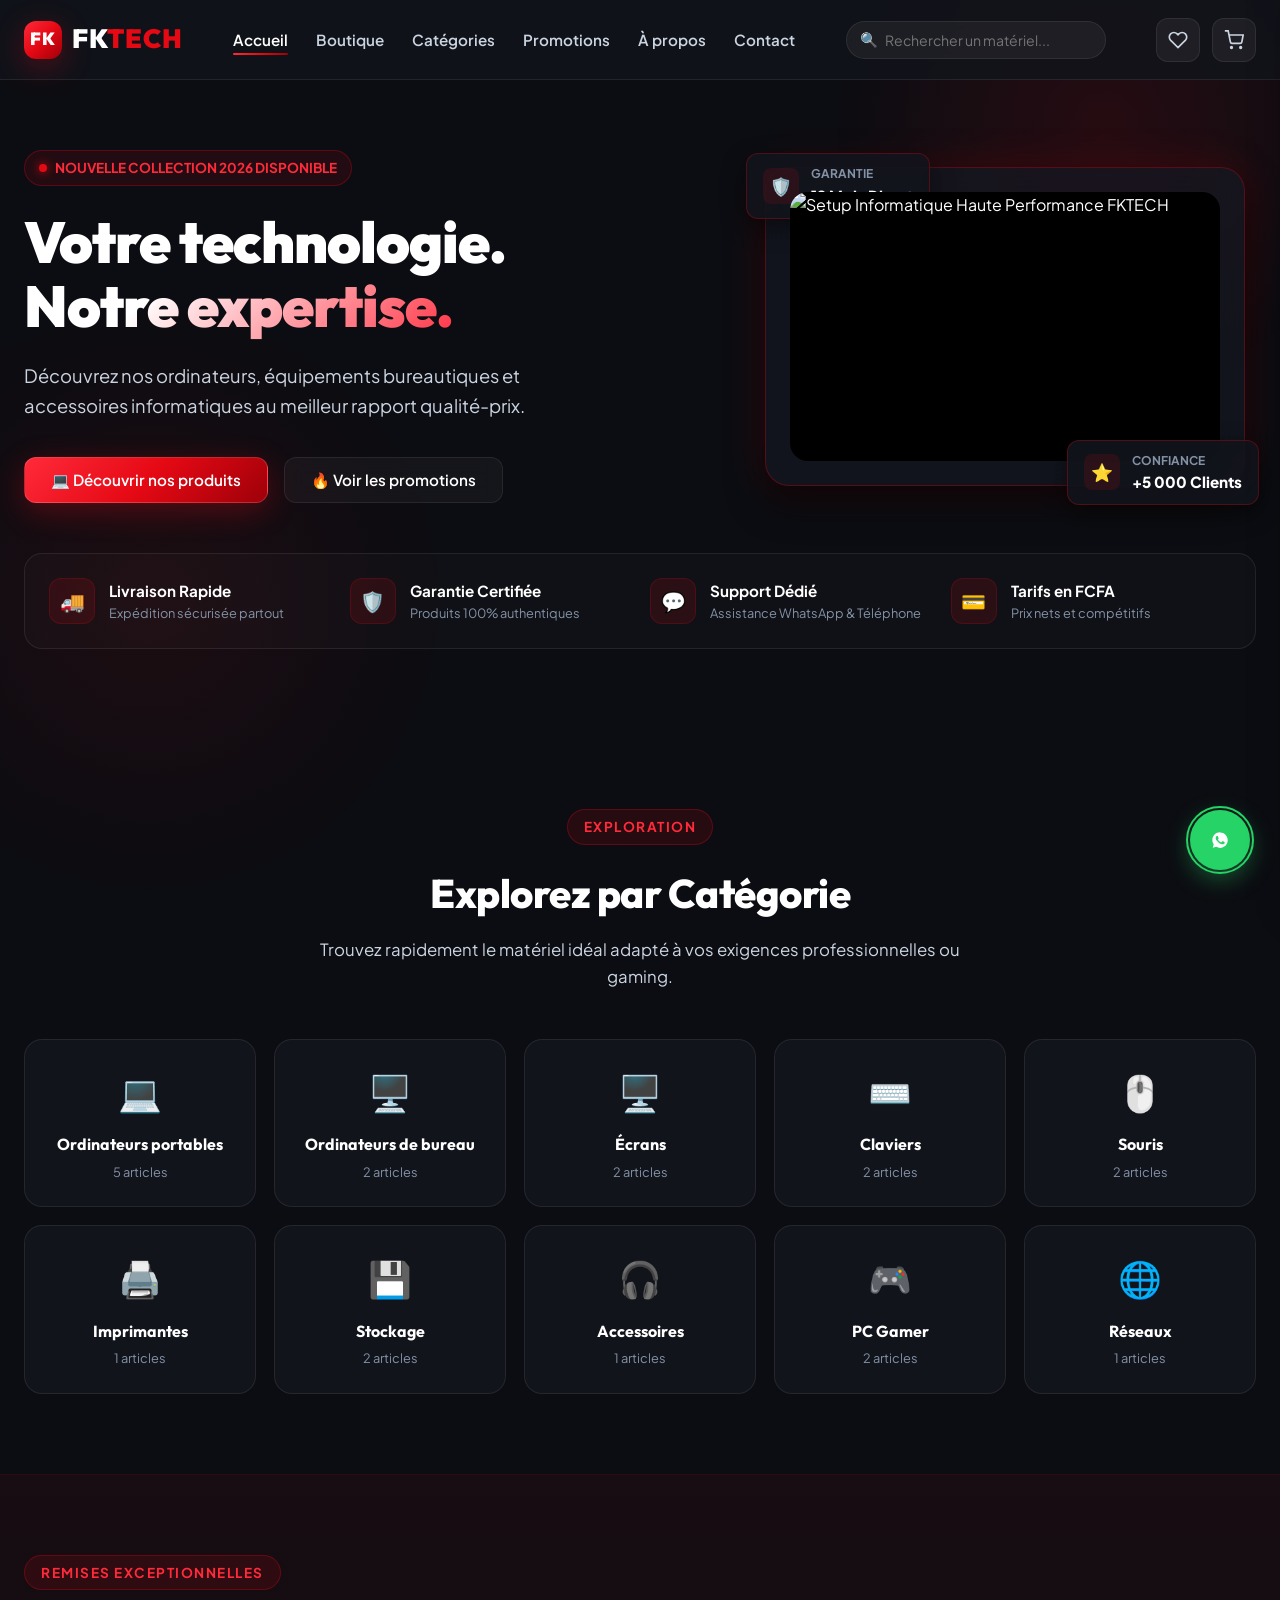
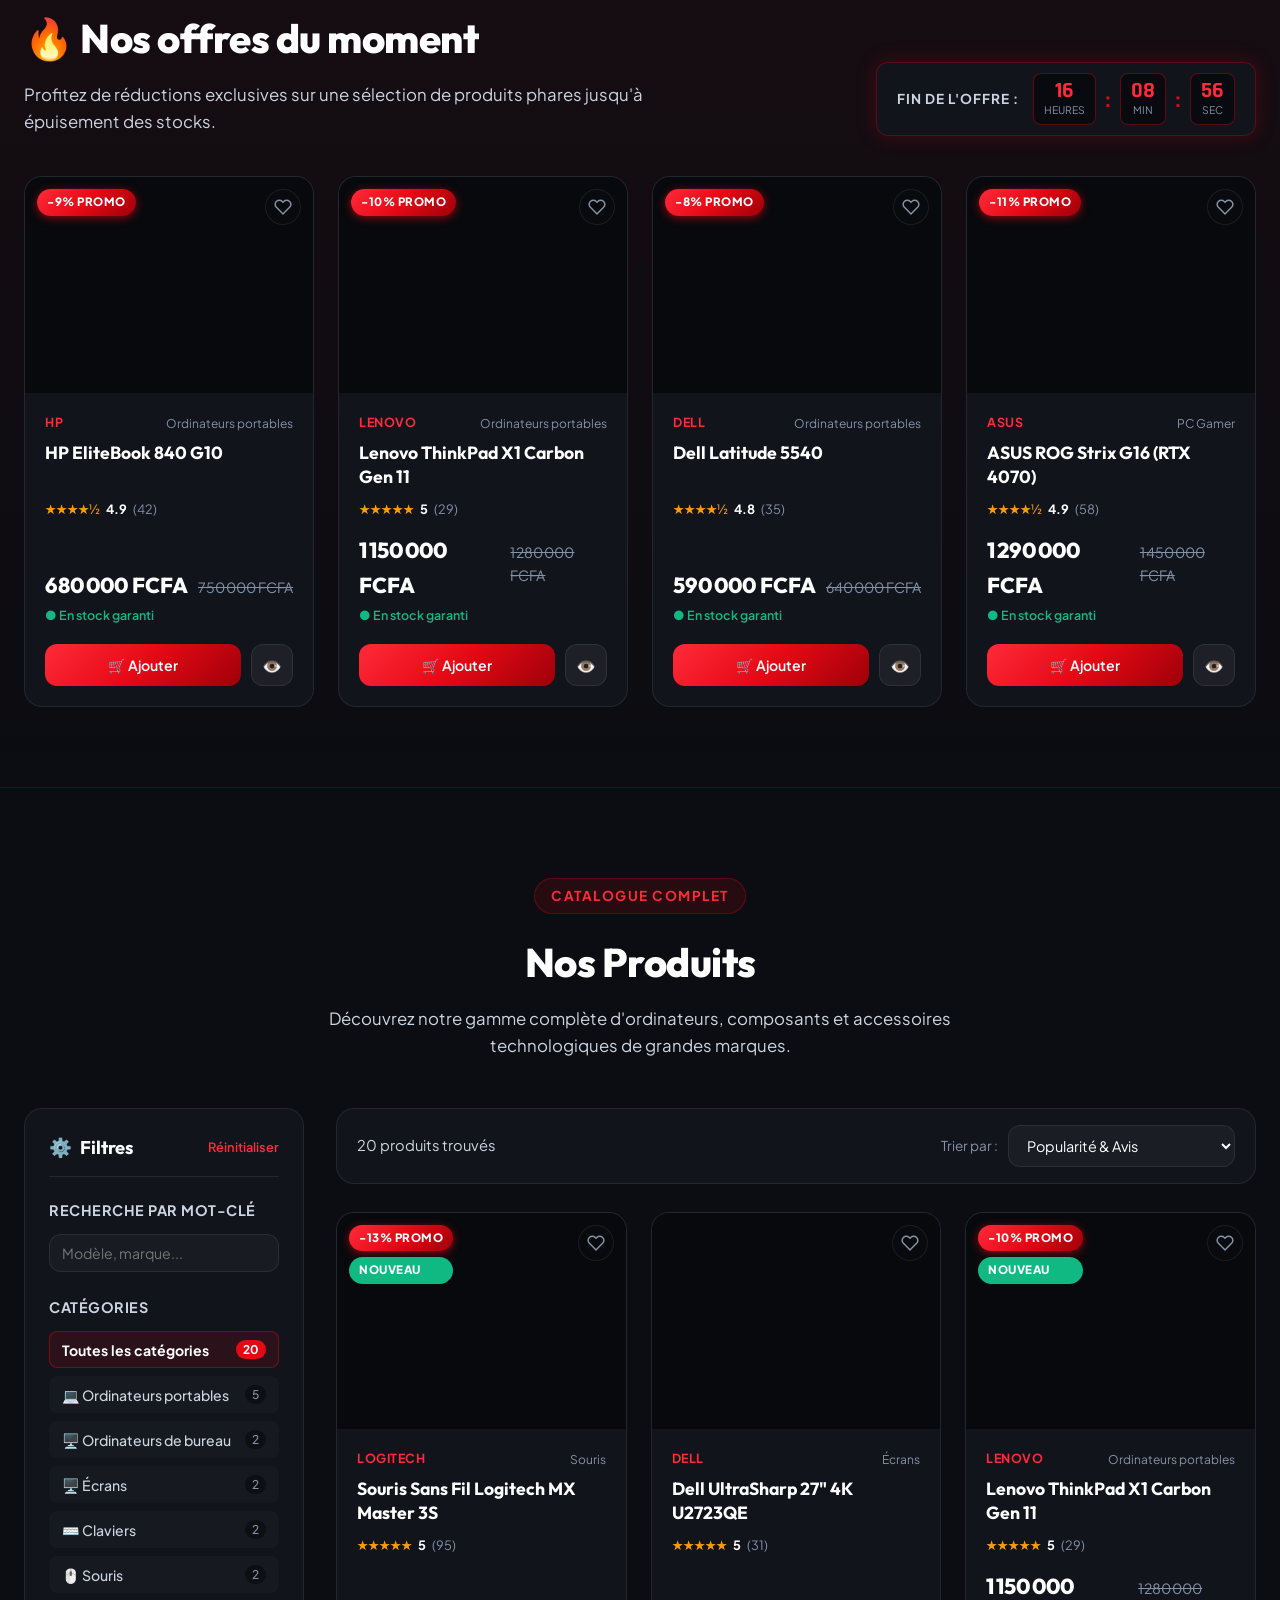
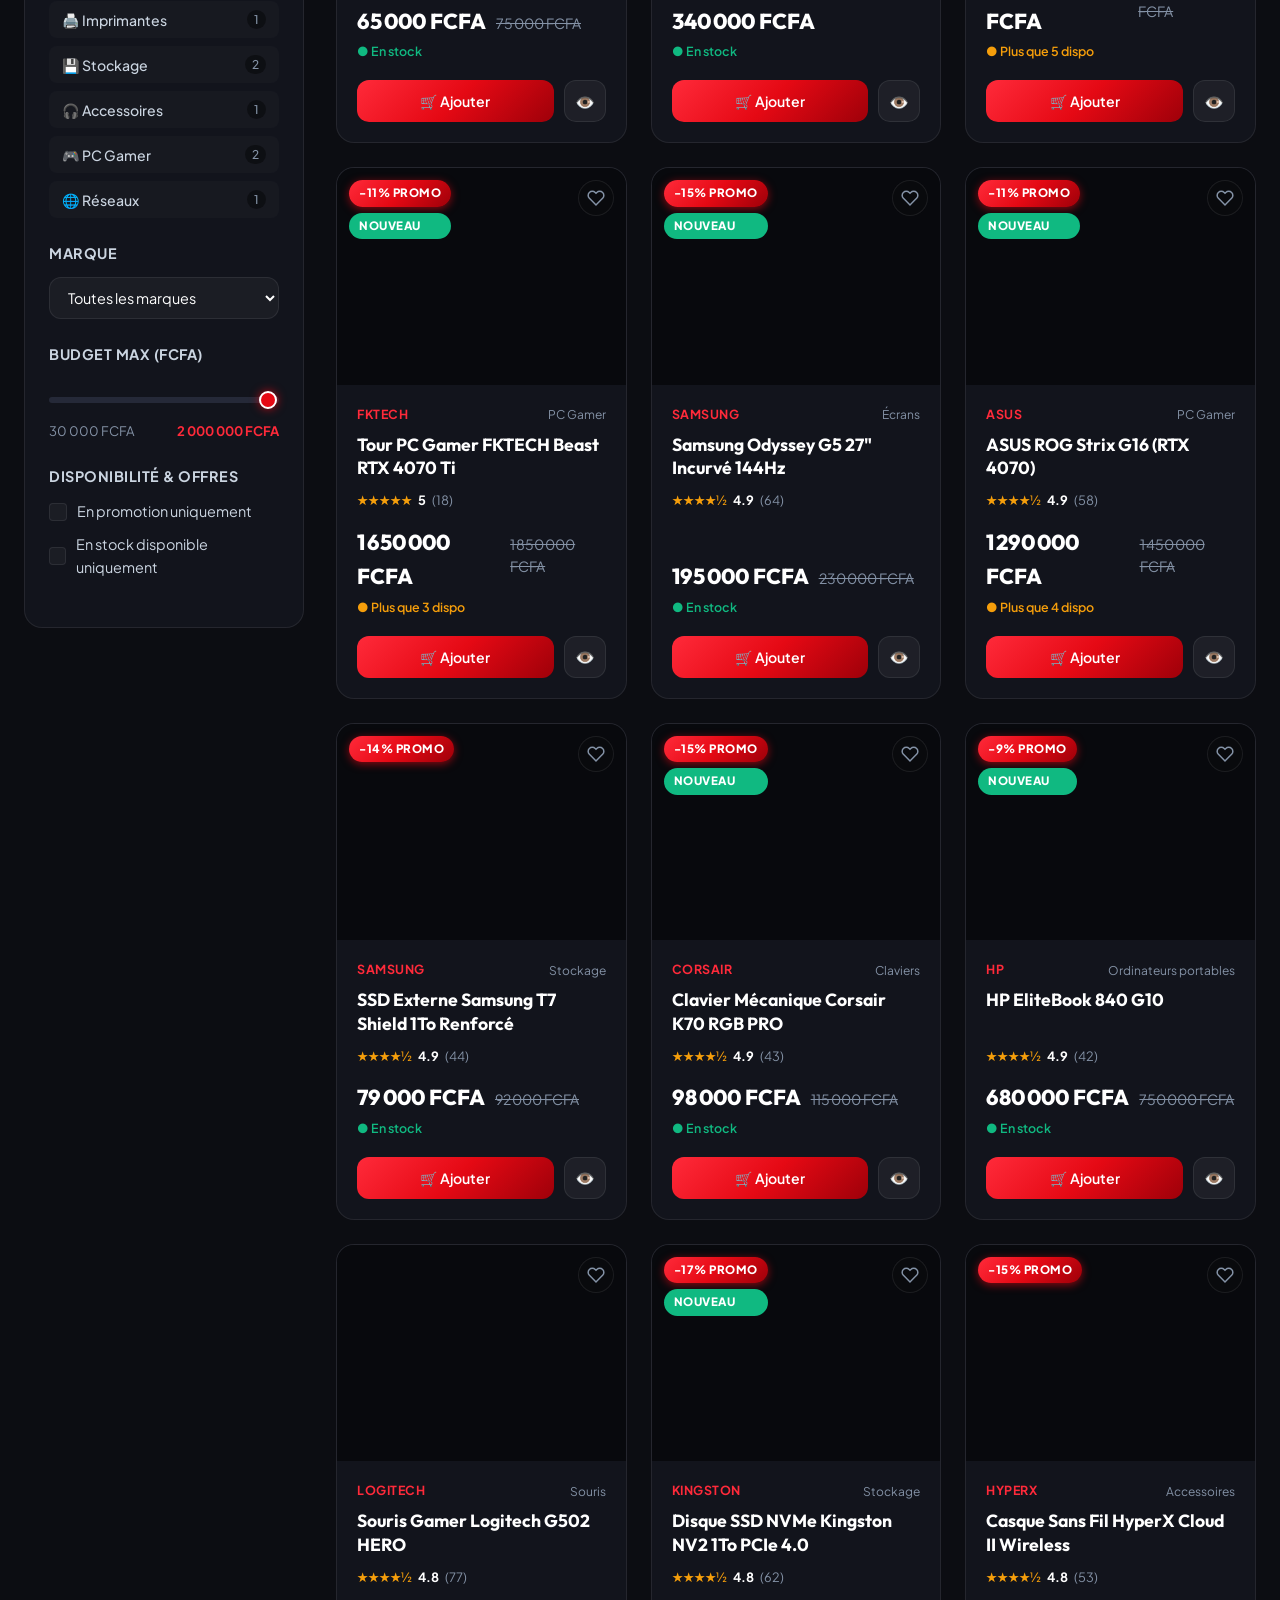
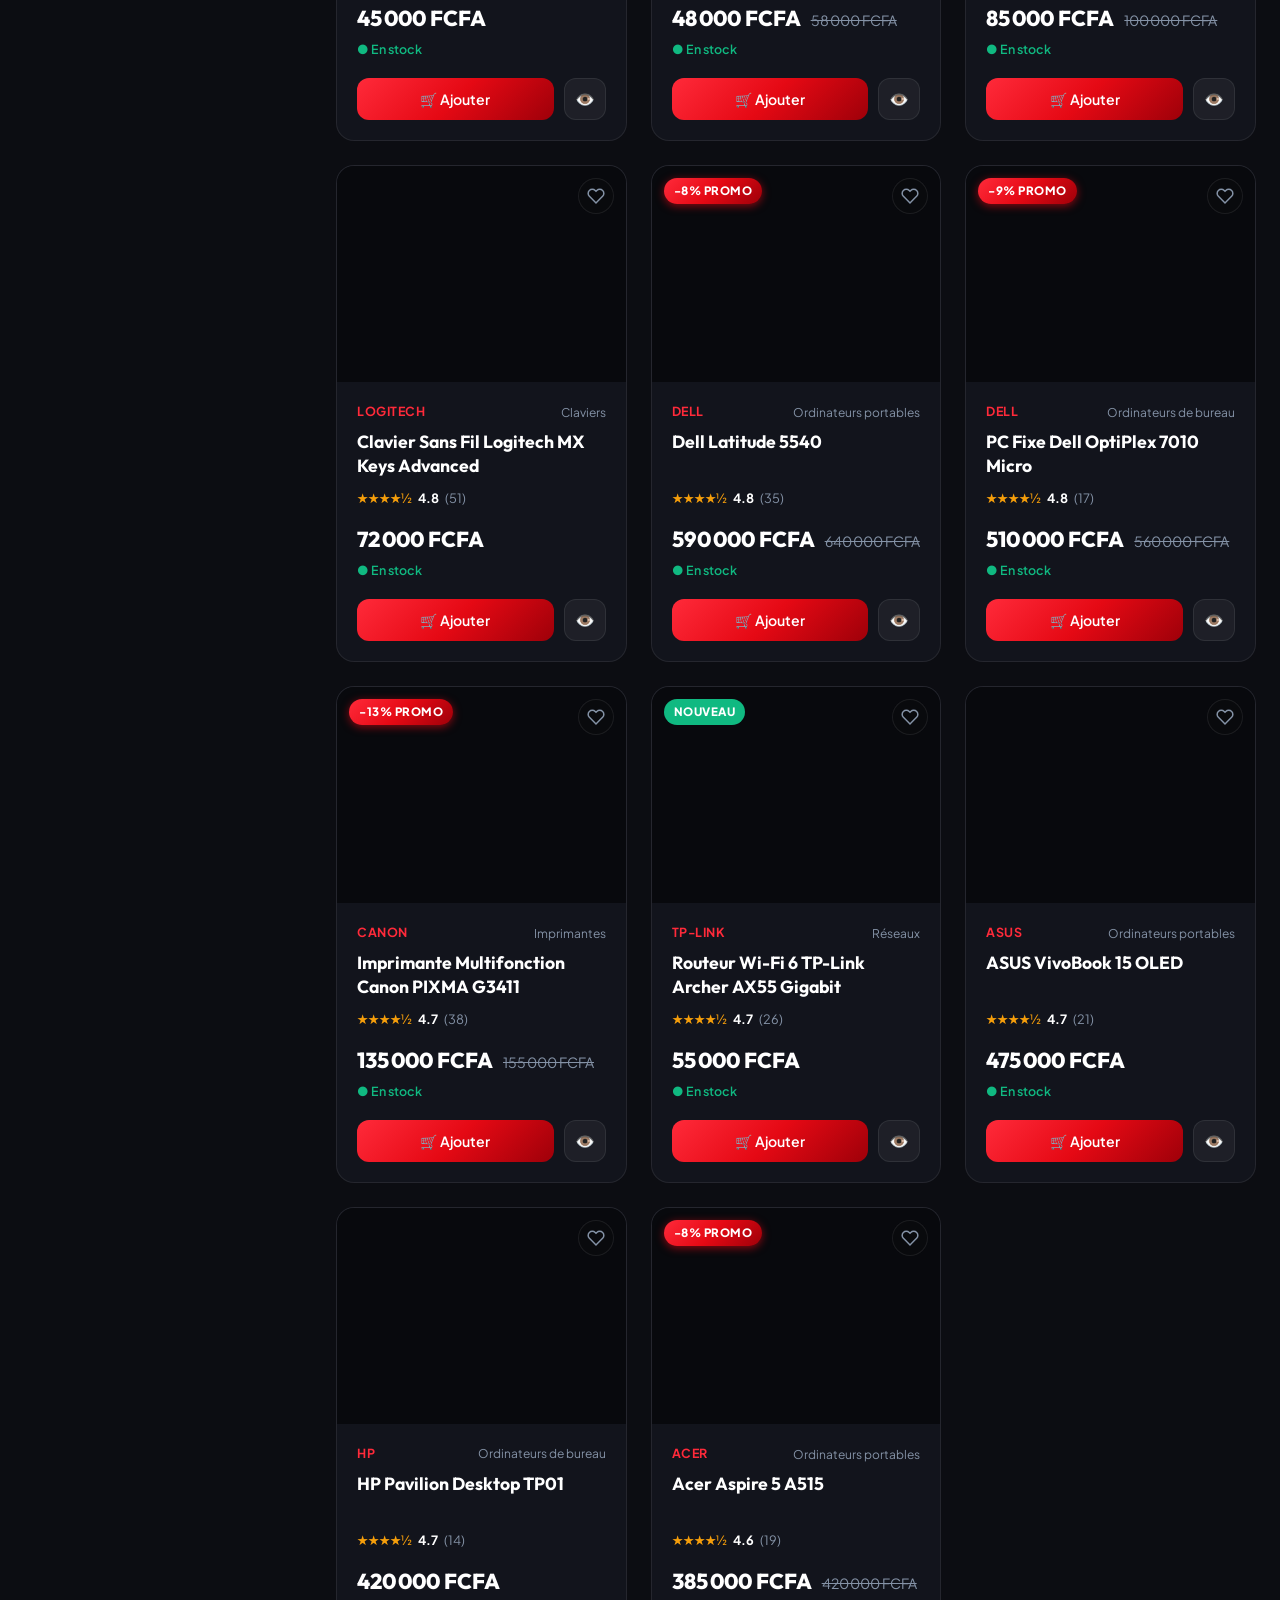
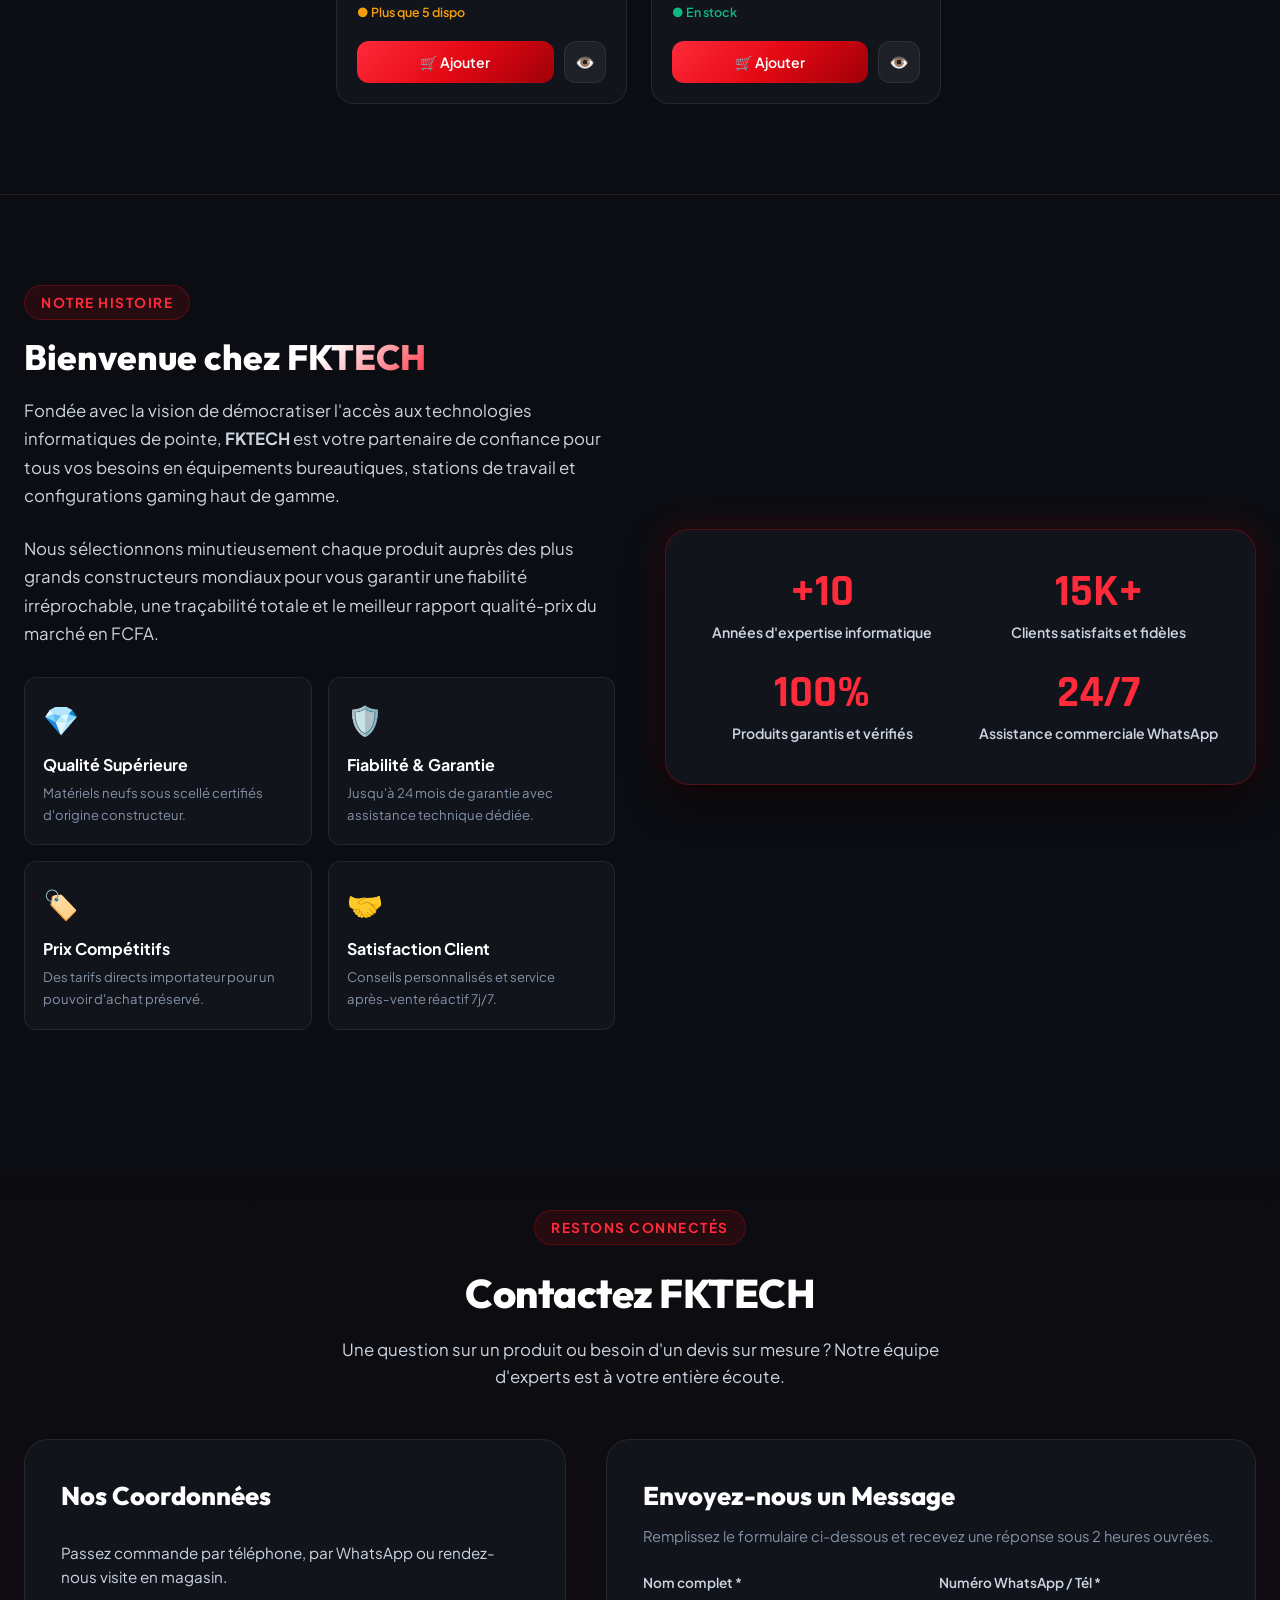
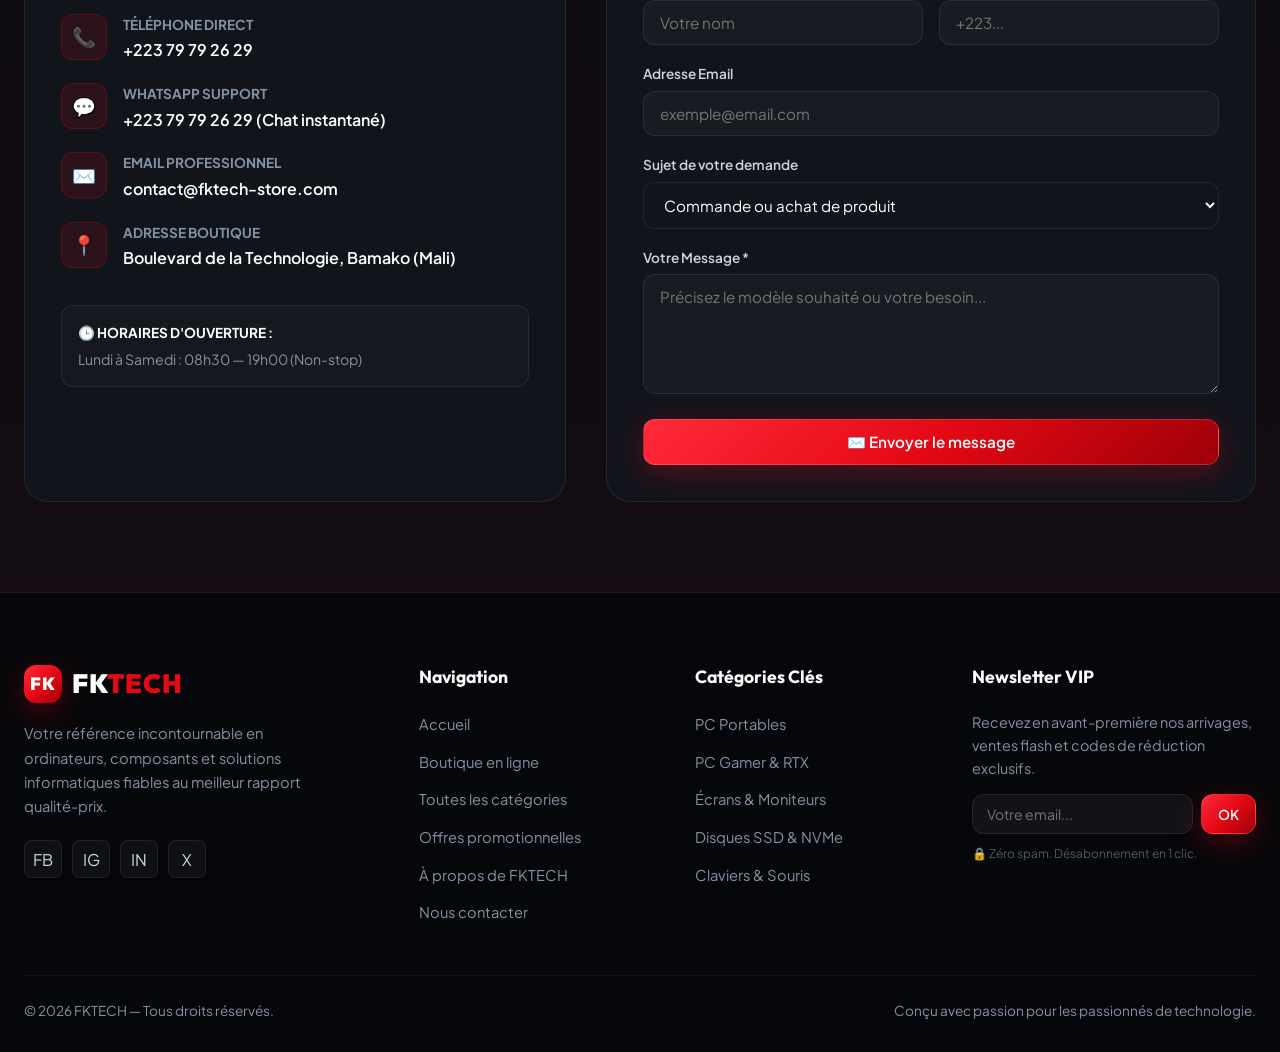
==== index.html @ 6e4f33cb "version1" ====
<!DOCTYPE html>
<html lang="fr">
<head>
  <meta charset="UTF-8">
  <meta name="viewport" content="width=device-width, initial-scale=1.0">
  
  <!-- Optimisation SEO & Métadonnées -->
  <title>FKTECH — Matériels & Accessoires Informatiques Haut de Gamme</title>
  <meta name="description" content="FKTECH : Votre spécialiste de confiance en ordinateurs portables, PC de bureau, composants informatiques, écrans et accessoires au meilleur rapport qualité-prix en FCFA.">
  <meta name="keywords" content="FKTECH, informatique, ordinateurs portables, PC gamer, écrans, HP, Dell, Lenovo, Asus, Logitech, FCFA">
  <meta name="author" content="FKTECH">

  <!-- Polices Google Fonts Modernes (Plus Jakarta Sans, Outfit, Rajdhani) -->
  <link rel="preconnect" href="https://fonts.googleapis.com">
  <link rel="preconnect" href="https://fonts.gstatic.com" crossorigin>
  <link href="https://fonts.googleapis.com/css2?family=Outfit:wght@400;600;700;800;900&family=Plus+Jakarta+Sans:wght@300;400;500;600;700;800&family=Rajdhani:wght@600;700;800&display=swap" rel="stylesheet">

  <!-- Feuilles de Style CSS -->
  <link rel="stylesheet" href="style.css">
</head>
<body>

  <!-- ========================================================================
       1. EN-TÊTE & NAVIGATION PRINCIPALE (HEADER)
       ======================================================================== -->
  <header class="header" id="header">
    <div class="container header-inner">
      
      <!-- Logo FKTECH -->
      <a href="#hero" class="logo">
        <div class="logo-symbol">FK</div>
        <div class="logo-text">FK<span>TECH</span></div>
      </a>

      <!-- Menu de Navigation Desktop -->
      <nav>
        <ul class="nav-menu">
          <li><a href="#hero" class="nav-link active">Accueil</a></li>
          <li><a href="#shop" class="nav-link">Boutique</a></li>
          <li><a href="#categories" class="nav-link">Catégories</a></li>
          <li><a href="#promotions" class="nav-link">Promotions</a></li>
          <li><a href="#about" class="nav-link">À propos</a></li>
          <li><a href="#contact" class="nav-link">Contact</a></li>
        </ul>
      </nav>

      <!-- Barre de Recherche Live dans le Header -->
      <div class="header-search">
        <span class="search-icon">🔍</span>
        <input type="text" id="header-search-input" placeholder="Rechercher un matériel..." aria-label="Recherche">
      </div>

      <!-- Actions Rapides (Favoris & Panier) -->
      <div class="header-actions">
        <!-- Bouton Favoris -->
        <button class="btn-icon" onclick="scrollToSection('shop'); filterByCategory('all');" title="Favoris enregistrés" aria-label="Favoris">
          <svg width="20" height="20" viewBox="0 0 24 24" fill="none" stroke="currentColor" stroke-width="2">
            <path d="M20.84 4.61a5.5 5.5 0 0 0-7.78 0L12 5.67l-1.06-1.06a5.5 5.5 0 0 0-7.78 7.78l1.06 1.06L12 21.23l7.78-7.78 1.06-1.06a5.5 5.5 0 0 0 0-7.78z"></path>
          </svg>
          <span class="counter-badge" id="wishlist-count" style="display:none;">0</span>
        </button>

        <!-- Bouton Panier interactif -->
        <button class="btn-icon" onclick="openCartDrawer()" title="Ouvrir le panier" aria-label="Panier">
          <svg width="20" height="20" viewBox="0 0 24 24" fill="none" stroke="currentColor" stroke-width="2">
            <circle cx="9" cy="21" r="1"></circle>
            <circle cx="20" cy="21" r="1"></circle>
            <path d="M1 1h4l2.68 13.39a2 2 0 0 0 2 1.61h9.72a2 2 0 0 0 2-1.61L23 6H6"></path>
          </svg>
          <span class="counter-badge" id="cart-count" style="display:none;">0</span>
        </button>

        <!-- Bouton Menu Hamburger pour Mobile -->
        <button class="hamburger-btn" id="hamburger-btn" aria-label="Menu Mobile">
          <span></span>
          <span></span>
          <span></span>
        </button>
      </div>

    </div>
  </header>

  <!-- Menu Mobile Déroulant (Drawer Mobile) -->
  <div class="mobile-nav" id="mobile-nav">
    <div style="margin-bottom: 24px;">
      <div class="logo">
        <div class="logo-symbol">FK</div>
        <div class="logo-text">FK<span>TECH</span></div>
      </div>
      <p style="color:var(--text-muted); font-size:0.82rem; margin-top:6px;">Boutique High-Tech & Informatique</p>
    </div>

    <ul class="mobile-nav-list">
      <li><a href="#hero" class="mobile-nav-link">Accueil <span>→</span></a></li>
      <li><a href="#shop" class="mobile-nav-link">Boutique <span>→</span></a></li>
      <li><a href="#categories" class="mobile-nav-link">Catégories <span>→</span></a></li>
      <li><a href="#promotions" class="mobile-nav-link">Promotions 🔥 <span>→</span></a></li>
      <li><a href="#about" class="mobile-nav-link">À propos <span>→</span></a></li>
      <li><a href="#contact" class="mobile-nav-link">Contact <span>→</span></a></li>
    </ul>

    <div style="margin-top:auto;">
      <button class="btn btn-primary" style="width:100%;" onclick="openCartDrawer()">
        🛒 Voir mon panier
      </button>
    </div>
  </div>

  <main>
    <!-- ======================================================================
         2. SECTION HÉRO (VITRINE PRINCIPALE)
         ====================================================================== -->
    <section class="hero" id="hero">
      <div class="container">
        <div class="hero-grid">
          
          <!-- Contenu Textuel Héro -->
          <div class="hero-content">
            <div class="hero-tag">
              <span class="pulse-dot"></span>
              NOUVELLE COLLECTION 2026 DISPONIBLE
            </div>
            <h1 class="hero-title">
              Votre technologie.<br>
              <span class="gradient-text">Notre expertise.</span>
            </h1>
            <p class="hero-description">
              Découvrez nos ordinateurs, équipements bureautiques et accessoires informatiques au meilleur rapport qualité-prix.
            </p>
            <div class="hero-buttons">
              <button class="btn btn-primary" onclick="scrollToSection('shop')">
                💻 Découvrir nos produits
              </button>
              <button class="btn btn-outline" onclick="scrollToSection('promotions')">
                🔥 Voir les promotions
              </button>
            </div>
          </div>

          <!-- Visuel Héro Interactif avec Badges Flottants -->
          <div class="hero-visual">
            <div class="hero-visual-card">
              
              <!-- Badge Flottant Garantie -->
              <div class="floating-badge badge-top-left">
                <div class="badge-icon">🛡️</div>
                <div>
                  <div class="badge-label">Garantie</div>
                  <div class="badge-value">12 Mois Direct</div>
                </div>
              </div>

              <!-- Image Principale Héro -->
              <div class="hero-img-wrapper">
                <img src="https://images.unsplash.com/photo-1550745165-9bc0b252726f?auto=format&fit=crop&w=800&q=80" 
                     alt="Setup Informatique Haute Performance FKTECH" 
                     loading="eager">
              </div>

              <!-- Badge Flottant Clients Satisfaits -->
              <div class="floating-badge badge-bottom-right">
                <div class="badge-icon">⭐</div>
                <div>
                  <div class="badge-label">Confiance</div>
                  <div class="badge-value">+5 000 Clients</div>
                </div>
              </div>

            </div>
          </div>

        </div>

        <!-- Bandeau de Réassurance / Avantages Clients -->
        <div class="trust-bar">
          <div class="trust-item">
            <div class="trust-icon">🚚</div>
            <div class="trust-text">
              <h4>Livraison Rapide</h4>
              <p>Expédition sécurisée partout</p>
            </div>
          </div>
          <div class="trust-item">
            <div class="trust-icon">🛡️</div>
            <div class="trust-text">
              <h4>Garantie Certifiée</h4>
              <p>Produits 100% authentiques</p>
            </div>
          </div>
          <div class="trust-item">
            <div class="trust-icon">💬</div>
            <div class="trust-text">
              <h4>Support Dédié</h4>
              <p>Assistance WhatsApp & Téléphone</p>
            </div>
          </div>
          <div class="trust-item">
            <div class="trust-icon">💳</div>
            <div class="trust-text">
              <h4>Tarifs en FCFA</h4>
              <p>Prix nets et compétitifs</p>
            </div>
          </div>
        </div>

      </div>
    </section>

    <!-- ======================================================================
         3. SECTION CATÉGORIES (10 CATÉGORIES DEMANDÉES)
         ====================================================================== -->
    <section class="categories-section" id="categories">
      <div class="container">
        
        <div class="section-header">
          <span class="section-badge">Exploration</span>
          <h2 class="section-title">Explorez par Catégorie</h2>
          <p class="section-subtitle">Trouvez rapidement le matériel idéal adapté à vos exigences professionnelles ou gaming.</p>
        </div>

        <!-- Grille des Catégories générée dynamiquement -->
        <div class="categories-grid" id="categories-grid">
          <!-- Injecté par script.js -->
        </div>

      </div>
    </section>

    <!-- ======================================================================
         4. SECTION PROMOTIONS (« 🔥 Nos offres du moment »)
         ====================================================================== -->
    <section class="promo-section" id="promotions">
      <div class="container">
        
        <div class="promo-header-flex">
          <div>
            <span class="section-badge">Remises Exceptionnelles</span>
            <h2 class="section-title">🔥 Nos offres du moment</h2>
            <p class="section-subtitle">Profitez de réductions exclusives sur une sélection de produits phares jusqu'à épuisement des stocks.</p>
          </div>

          <!-- Compte à Rebours Dynamique -->
          <div class="countdown-box">
            <span class="countdown-label">Fin de l'offre :</span>
            <div class="timer-units">
              <div class="timer-unit">
                <div class="timer-num" id="promo-hours">14</div>
                <div class="timer-text">Heures</div>
              </div>
              <span class="timer-separator">:</span>
              <div class="timer-unit">
                <div class="timer-num" id="promo-minutes">32</div>
                <div class="timer-text">Min</div>
              </div>
              <span class="timer-separator">:</span>
              <div class="timer-unit">
                <div class="timer-num" id="promo-seconds">45</div>
                <div class="timer-text">Sec</div>
              </div>
            </div>
          </div>
        </div>

        <!-- Grille Produits en Promotion -->
        <div class="promo-grid" id="promo-grid">
          <!-- Injecté dynamiquement par renderPromoSection() -->
        </div>

      </div>
    </section>

    <!-- ======================================================================
         5. SECTION BOUTIQUE & CATALOGUE COMPLET (« Nos produits »)
         ====================================================================== -->
    <section class="shop-section" id="shop">
      <div class="container">

        <div class="section-header">
          <span class="section-badge">Catalogue Complet</span>
          <h2 class="section-title">Nos Produits</h2>
          <p class="section-subtitle">Découvrez notre gamme complète d'ordinateurs, composants et accessoires technologiques de grandes marques.</p>
        </div>

        <div class="shop-layout">
          
          <!-- Barre Latérale de Filtres -->
          <aside class="filter-sidebar">
            <div class="filter-header">
              <h3><span>⚙️</span> Filtres</h3>
              <button class="btn-reset-filters" onclick="resetAllFilters()">Réinitialiser</button>
            </div>

            <!-- Recherche Rapide -->
            <div class="filter-group">
              <div class="filter-title">Recherche par mot-clé</div>
              <input type="text" id="search-input" class="form-control" placeholder="Modèle, marque..." style="padding: 9px 12px; font-size:0.88rem;">
            </div>

            <!-- Filtre par Catégorie -->
            <div class="filter-group">
              <div class="filter-title">Catégories</div>
              <div class="category-filter-list" id="sidebar-categories">
                <!-- Rempli par script.js -->
              </div>
            </div>

            <!-- Filtre par Marque -->
            <div class="filter-group">
              <div class="filter-title">Marque</div>
              <select id="filter-brand" class="brand-select" onchange="onBrandChange(this.value)">
                <option value="all">Toutes les marques</option>
              </select>
            </div>

            <!-- Filtre par Prix Max -->
            <div class="filter-group">
              <div class="filter-title">Budget Max (FCFA)</div>
              <div class="price-range-wrapper">
                <input type="range" id="price-slider" class="price-slider" min="30000" max="2000000" step="25000" value="2000000">
                <div class="price-values-display">
                  <span>30 000 FCFA</span>
                  <span class="max-price-val" id="slider-max-price">2 000 000 FCFA</span>
                </div>
              </div>
            </div>

            <!-- Filtres Booléens -->
            <div class="filter-group">
              <div class="filter-title">Disponibilité & Offres</div>
              <label class="checkbox-label">
                <input type="checkbox" id="filter-promo-only">
                <span>En promotion uniquement</span>
              </label>
              <label class="checkbox-label">
                <input type="checkbox" id="filter-stock-only">
                <span>En stock disponible uniquement</span>
              </label>
            </div>

          </aside>

          <!-- Zone Principale des Produits -->
          <div class="shop-main">
            
            <!-- Barre d'outils (Nombre de résultats et Tri) -->
            <div class="shop-toolbar">
              <div class="toolbar-info" id="product-count-display">
                Chargement des produits...
              </div>

              <div class="toolbar-actions">
                <div class="sort-wrapper">
                  <label for="shop-sort-by">Trier par :</label>
                  <select id="shop-sort-by" class="sort-select">
                    <option value="popular">Popularité & Avis</option>
                    <option value="price-asc">Prix croissant (Moins cher)</option>
                    <option value="price-desc">Prix décroissant (Plus cher)</option>
                    <option value="newest">Nouveautés 2026</option>
                  </select>
                </div>
              </div>
            </div>

            <!-- Grille des Produits du Catalogue -->
            <div class="products-grid" id="products-grid">
              <!-- Injecté dynamiquement par renderProducts() -->
            </div>

          </div>

        </div>

      </div>
    </section>

    <!-- ======================================================================
         6. SECTION À PROPOS DE FKTECH
         ====================================================================== -->
    <section class="about-section" id="about">
      <div class="container">
        
        <div class="about-grid">
          
          <!-- Texte Présentation -->
          <div class="about-text">
            <span class="section-badge">Notre Histoire</span>
            <h3>Bienvenue chez <span class="gradient-text">FKTECH</span></h3>
            <p>
              Fondée avec la vision de démocratiser l'accès aux technologies informatiques de pointe, 
              <strong>FKTECH</strong> est votre partenaire de confiance pour tous vos besoins en équipements bureautiques, 
              stations de travail et configurations gaming haut de gamme.
            </p>
            <p>
              Nous sélectionnons minutieusement chaque produit auprès des plus grands constructeurs mondiaux pour 
              vous garantir une fiabilité irréprochable, une traçabilité totale et le meilleur rapport qualité-prix du marché en FCFA.
            </p>

            <!-- 4 Piliers Fondamentaux -->
            <div class="about-features-grid">
              <div class="feature-box">
                <div class="feature-box-icon">💎</div>
                <h4>Qualité Supérieure</h4>
                <p>Matériels neufs sous scellé certifiés d'origine constructeur.</p>
              </div>
              <div class="feature-box">
                <div class="feature-box-icon">🛡️</div>
                <h4>Fiabilité & Garantie</h4>
                <p>Jusqu'à 24 mois de garantie avec assistance technique dédiée.</p>
              </div>
              <div class="feature-box">
                <div class="feature-box-icon">🏷️</div>
                <h4>Prix Compétitifs</h4>
                <p>Des tarifs directs importateur pour un pouvoir d'achat préservé.</p>
              </div>
              <div class="feature-box">
                <div class="feature-box-icon">🤝</div>
                <h4>Satisfaction Client</h4>
                <p>Conseils personnalisés et service après-vente réactif 7j/7.</p>
              </div>
            </div>
          </div>

          <!-- Chiffres Clés & Statistiques -->
          <div class="about-stats-card">
            <div class="stat-item">
              <div class="stat-num">+10</div>
              <div class="stat-text">Années d'expertise informatique</div>
            </div>
            <div class="stat-item">
              <div class="stat-num">15K+</div>
              <div class="stat-text">Clients satisfaits et fidèles</div>
            </div>
            <div class="stat-item">
              <div class="stat-num">100%</div>
              <div class="stat-text">Produits garantis et vérifiés</div>
            </div>
            <div class="stat-item">
              <div class="stat-num">24/7</div>
              <div class="stat-text">Assistance commerciale WhatsApp</div>
            </div>
          </div>

        </div>

      </div>
    </section>

    <!-- ======================================================================
         7. SECTION CONTACT & SERVICE CLIENT
         ====================================================================== -->
    <section class="contact-section" id="contact">
      <div class="container">
        
        <div class="section-header">
          <span class="section-badge">Restons Connectés</span>
          <h2 class="section-title">Contactez FKTECH</h2>
          <p class="section-subtitle">Une question sur un produit ou besoin d'un devis sur mesure ? Notre équipe d'experts est à votre entière écoute.</p>
        </div>

        <div class="contact-grid">
          
          <!-- Coordonnées Directes -->
          <div class="contact-info-card">
            <h3>Nos Coordonnées</h3>
            <p style="color:var(--text-secondary); font-size:0.95rem;">Passez commande par téléphone, par WhatsApp ou rendez-nous visite en magasin.</p>

            <div class="contact-methods">
              <div class="contact-method-item">
                <div class="contact-method-icon">📞</div>
                <div class="contact-method-text">
                  <h5>Téléphone Direct</h5>
                  <p><a href="tel:+22379792629">+223 79 79 26 29</a></p>
                </div>
              </div>

              <div class="contact-method-item">
                <div class="contact-method-icon">💬</div>
                <div class="contact-method-text">
                  <h5>WhatsApp Support</h5>
                  <p><a href="https://wa.me/22379792629" target="_blank">+223 79 79 26 29 (Chat instantané)</a></p>
                </div>
              </div>

              <div class="contact-method-item">
                <div class="contact-method-icon">✉️</div>
                <div class="contact-method-text">
                  <h5>Email Professionnel</h5>
                  <p><a href="mailto:contact@fktech-store.com">contact@fktech-store.com</a></p>
                </div>
              </div>

              <div class="contact-method-item">
                <div class="contact-method-icon">📍</div>
                <div class="contact-method-text">
                  <h5>Adresse Boutique</h5>
                  <p>Boulevard de la Technologie, Bamako (Mali)</p>
                </div>
              </div>
            </div>

            <!-- Horaires -->
            <div style="background:rgba(255,255,255,0.02); padding:16px; border-radius:var(--radius-md); border:1px solid var(--border-subtle); margin-top:10px;">
              <h5 style="color:#ffffff; font-size:0.85rem; margin-bottom:4px; text-transform:uppercase;">🕒 Horaires d'ouverture :</h5>
              <p style="color:var(--text-muted); font-size:0.88rem;">Lundi à Samedi : 08h30 — 19h00 (Non-stop)</p>
            </div>
          </div>

          <!-- Formulaire de Contact Interactif -->
          <div class="contact-form-card">
            <h3>Envoyez-nous un Message</h3>
            <p>Remplissez le formulaire ci-dessous et recevez une réponse sous 2 heures ouvrées.</p>

            <form onsubmit="handleContactSubmit(event)">
              <div class="form-row">
                <div class="form-group">
                  <label class="form-label" for="contact-name">Nom complet *</label>
                  <input type="text" id="contact-name" class="form-control" placeholder="Votre nom" required>
                </div>
                <div class="form-group">
                  <label class="form-label" for="contact-phone">Numéro WhatsApp / Tél *</label>
                  <input type="tel" id="contact-phone" class="form-control" placeholder="+223..." required>
                </div>
              </div>

              <div class="form-group">
                <label class="form-label" for="contact-email">Adresse Email</label>
                <input type="email" id="contact-email" class="form-control" placeholder="exemple@email.com">
              </div>

              <div class="form-group">
                <label class="form-label" for="contact-subject">Sujet de votre demande</label>
                <select id="contact-subject" class="form-control" style="background-color: var(--bg-card);">
                  <option value="achat">Commande ou achat de produit</option>
                  <option value="devis">Demande de devis entreprise</option>
                  <option value="sav">Support technique & SAV</option>
                  <option value="autre">Autre renseignement</option>
                </select>
              </div>

              <div class="form-group">
                <label class="form-label" for="contact-message">Votre Message *</label>
                <textarea id="contact-message" class="form-control" placeholder="Précisez le modèle souhaité ou votre besoin..." required></textarea>
              </div>

              <button type="submit" class="btn btn-primary" style="width: 100%;">
                ✉️ Envoyer le message
              </button>
            </form>
          </div>

        </div>

      </div>
    </section>
  </main>

  <!-- ========================================================================
       8. PIED DE PAGE (FOOTER)
       ======================================================================== -->
  <footer class="footer">
    <div class="container">
      
      <div class="footer-grid">
        
        <!-- Colonne 1 : Identité & Description -->
        <div class="footer-col footer-about">
          <div class="logo">
            <div class="logo-symbol">FK</div>
            <div class="logo-text">FK<span>TECH</span></div>
          </div>
          <p>
            Votre référence incontournable en ordinateurs, composants et solutions informatiques fiables au meilleur rapport qualité-prix.
          </p>
          <div class="social-links">
            <a href="#" class="social-link" title="Facebook">FB</a>
            <a href="#" class="social-link" title="Instagram">IG</a>
            <a href="#" class="social-link" title="LinkedIn">IN</a>
            <a href="#" class="social-link" title="Twitter / X">X</a>
          </div>
        </div>

        <!-- Colonne 2 : Navigation Rapide -->
        <div class="footer-col">
          <h4>Navigation</h4>
          <ul class="footer-links">
            <li><a href="#hero">Accueil</a></li>
            <li><a href="#shop">Boutique en ligne</a></li>
            <li><a href="#categories">Toutes les catégories</a></li>
            <li><a href="#promotions">Offres promotionnelles</a></li>
            <li><a href="#about">À propos de FKTECH</a></li>
            <li><a href="#contact">Nous contacter</a></li>
          </ul>
        </div>

        <!-- Colonne 3 : Top Catégories -->
        <div class="footer-col">
          <h4>Catégories Clés</h4>
          <ul class="footer-links">
            <li><a href="#shop" onclick="filterByCategory('Ordinateurs portables')">PC Portables</a></li>
            <li><a href="#shop" onclick="filterByCategory('PC Gamer')">PC Gamer & RTX</a></li>
            <li><a href="#shop" onclick="filterByCategory('Écrans')">Écrans & Moniteurs</a></li>
            <li><a href="#shop" onclick="filterByCategory('Stockage')">Disques SSD & NVMe</a></li>
            <li><a href="#shop" onclick="filterByCategory('Accessoires')">Claviers & Souris</a></li>
          </ul>
        </div>

        <!-- Colonne 4 : Newsletter -->
        <div class="footer-col footer-newsletter">
          <h4>Newsletter VIP</h4>
          <p>Recevez en avant-première nos arrivages, ventes flash et codes de réduction exclusifs.</p>
          <form class="newsletter-form" id="newsletter-form">
            <input type="email" placeholder="Votre email..." required>
            <button type="submit" class="btn btn-primary btn-sm">OK</button>
          </form>
          <div style="font-size:0.75rem; color:var(--text-dim); margin-top:10px;">
            🔒 Zéro spam. Désabonnement en 1 clic.
          </div>
        </div>

      </div>

      <!-- Bas de page -->
      <div class="footer-bottom">
        <div>© 2026 FKTECH — Tous droits réservés.</div>
        <div>Conçu avec passion pour les passionnés de technologie.</div>
      </div>

    </div>
  </footer>

  <!-- ========================================================================
       9. MODALE FICHE DÉTAILLÉE DU PRODUIT (QUICK VIEW)
       ======================================================================== -->
  <div class="modal-overlay" id="product-modal">
    <div class="modal-card">
      <button class="modal-close-btn" onclick="closeProductModal()" title="Fermer la fenêtre">✕</button>
      <div id="modal-body-content">
        <!-- Rempli dynamiquement par openProductModal() -->
      </div>
    </div>
  </div>

  <!-- ========================================================================
       10. VOLET COULISSANT DU PANIER (DRAWER SLIDE-OVER)
       ======================================================================== -->
  <div class="drawer-backdrop" id="drawer-backdrop"></div>
  
  <div class="drawer-panel" id="cart-drawer">
    
    <!-- En-tête du Panier -->
    <div class="drawer-header">
      <div class="drawer-title">
        <span>🛒 Mon Panier</span>
      </div>
      <button class="modal-close-btn" style="position:static;" onclick="closeCartDrawer()">✕</button>
    </div>

    <!-- Conteneur des Articles du Panier -->
    <div class="drawer-body" id="cart-drawer-items">
      <!-- Rempli par renderCartDrawer() -->
    </div>

    <!-- Pied de page du Panier avec Totaux et Boutons -->
    <div class="drawer-footer" id="cart-drawer-footer">
      
      <!-- Code de Réduction Promo -->
      <div class="coupon-box">
        <input type="text" id="coupon-input" class="coupon-input" placeholder="Code promo (ex: FKTECH10)">
        <button class="btn btn-outline btn-sm" onclick="applyCoupon()">Appliquer</button>
      </div>

      <!-- Récapitulatif Financier -->
      <div class="bill-rows">
        <div class="bill-row">
          <span>Sous-total</span>
          <span id="cart-subtotal">0 FCFA</span>
        </div>
        <div class="bill-row" id="cart-discount-row" style="display:none; color:var(--red-hover);">
          <span>Remise code promo</span>
          <span id="cart-discount">- 0 FCFA</span>
        </div>
        <div class="bill-row">
          <span>Frais de livraison</span>
          <span id="cart-shipping">Gratuite</span>
        </div>
        <div class="bill-row total-row">
          <span>Total TTC</span>
          <span class="total-amount" id="cart-total">0 FCFA</span>
        </div>
      </div>

      <!-- Actions du Panier -->
      <div class="drawer-actions-grid">
        <button class="btn btn-primary" onclick="checkoutWhatsApp()">
          💬 Valider la commande WhatsApp
        </button>
        <button class="btn btn-outline" onclick="clearCart()" title="Vider le panier">
          🗑️
        </button>
      </div>

    </div>

  </div>

  <!-- ========================================================================
       11. BOUTON FLOTTANT WHATSAPP PERMANENT
       ======================================================================== -->
  <div class="floating-whatsapp">
    <span class="whatsapp-tooltip">Discutez en direct avec un expert FKTECH !</span>
    <a href="https://wa.me/22379792629?text=Bonjour%20FKTECH%2C%20je%20souhaite%20des%20renseignements%20sur%20vos%20produits." 
       target="_blank" 
       class="whatsapp-btn" 
       aria-label="Discussion WhatsApp Direct">
      <svg width="32" height="32" viewBox="0 0 24 24" fill="currentColor">
        <path d="M12.031 6.172c-3.181 0-5.767 2.586-5.768 5.766-.001 1.298.38 2.27 1.019 3.287l-.711 2.598 2.664-.699c.971.53 1.83.814 2.795.815 3.183 0 5.769-2.587 5.77-5.766.001-3.183-2.586-5.801-5.769-5.801zm3.377 8.211c-.144.405-.837.774-1.17.824-.311.045-.698.086-2.029-.464-1.637-.677-2.684-2.355-2.766-2.464-.082-.109-.664-.883-.664-1.684 0-.802.42-1.196.57-1.356.15-.16.329-.2.439-.2.11 0 .22.001.314.006.101.005.234-.038.367.28.136.329.467 1.141.508 1.224.041.082.069.179.014.288-.055.11-.082.179-.164.274-.082.096-.173.214-.247.288-.083.082-.17.172-.073.339.098.166.435.719.934 1.164.642.573 1.183.75 1.35.833.167.083.266.07.365-.043.099-.114.423-.493.536-.662.113-.17.227-.142.38-.085.154.057.975.46 1.143.545.168.085.28.128.322.199.042.071.042.414-.102.819z"/>
      </svg>
    </a>
  </div>

  <!-- ========================================================================
       12. CONTENEUR DES NOTIFICATIONS TOAST
       ======================================================================== -->
  <div class="toast-container" id="toast-container"></div>

  <!-- Script JavaScript Vanilla -->
  <script src="script.js"></script>
</body>
</html>
---- style.css ----
/* ==========================================================================
   FKTECH — Style CSS Principal
   Identité Visuelle : Dark Tech & Red Luxury Fusion
   Design : Moderne, Professionnel, Réactif avec micro-animations fluides
   ========================================================================== */

/* --------------------------------------------------------------------------
   1. VARIABLES & SYSTÈME DE DESIGN
   -------------------------------------------------------------------------- */
:root {
  /* Palette de Couleurs Principales */
  --bg-darkest: #08090c;
  --bg-main: #0c0d12;
  --bg-card: #12141c;
  --bg-card-hover: #191c28;
  --bg-surface: #1a1d29;
  --bg-glass: rgba(18, 20, 28, 0.85);
  --bg-glass-card: rgba(22, 25, 36, 0.65);

  /* Rouge Signature FKTECH (Accents & Néons) */
  --red-primary: #e50914;
  --red-hover: #ff2a3a;
  --red-bright: #ff3344;
  --red-dark: #b8000c;
  --red-glow: rgba(229, 9, 20, 0.35);
  --red-glow-strong: rgba(229, 9, 20, 0.65);
  --red-subtle: rgba(229, 9, 20, 0.12);
  --red-gradient: linear-gradient(135deg, #ff2a3a 0%, #e50914 50%, #9e0009 100%);
  --red-gradient-subtle: linear-gradient(135deg, rgba(229, 9, 20, 0.15) 0%, rgba(229, 9, 20, 0.03) 100%);

  /* Nuances de Textes */
  --text-primary: #ffffff;
  --text-secondary: #cbd5e1;
  --text-muted: #8492a6;
  --text-dim: #4e5969;

  /* Bordures et Lignes */
  --border-subtle: rgba(255, 255, 255, 0.08);
  --border-focus: rgba(229, 9, 20, 0.5);
  --border-glow: rgba(229, 9, 20, 0.3);

  /* Typographies */
  --font-body: 'Plus Jakarta Sans', -apple-system, BlinkMacSystemFont, 'Segoe UI', Roboto, sans-serif;
  --font-heading: 'Outfit', -apple-system, BlinkMacSystemFont, sans-serif;
  --font-tech: 'Rajdhani', sans-serif;

  /* Rayons de Courbure */
  --radius-sm: 8px;
  --radius-md: 12px;
  --radius-lg: 18px;
  --radius-xl: 24px;
  --radius-full: 9999px;

  /* Ombres & Lueurs */
  --shadow-sm: 0 4px 12px rgba(0, 0, 0, 0.3);
  --shadow-md: 0 8px 24px rgba(0, 0, 0, 0.45);
  --shadow-lg: 0 16px 36px rgba(0, 0, 0, 0.6);
  --shadow-red: 0 8px 30px rgba(229, 9, 20, 0.3);
  --shadow-glow: 0 0 25px rgba(229, 9, 20, 0.4);

  /* Transitions */
  --transition-fast: 0.2s cubic-bezier(0.4, 0, 0.2, 1);
  --transition-normal: 0.3s cubic-bezier(0.4, 0, 0.2, 1);
  --transition-slow: 0.5s cubic-bezier(0.4, 0, 0.2, 1);

  /* Hauteurs fixes */
  --header-height: 80px;
}

/* --------------------------------------------------------------------------
   2. RÉINITIALISATION & BASES
   -------------------------------------------------------------------------- */
*, *::before, *::after {
  margin: 0;
  padding: 0;
  box-sizing: border-box;
}

html {
  scroll-behavior: smooth;
  font-size: 16px;
  color-scheme: dark;
}

body {
  background-color: var(--bg-main);
  color: var(--text-primary);
  font-family: var(--font-body);
  line-height: 1.6;
  overflow-x: hidden;
  position: relative;
  -webkit-font-smoothing: antialiased;
}

/* Arrière-plan Tech avec Halo lumineux rouge subtil */
body::before {
  content: '';
  position: fixed;
  top: -150px;
  right: -100px;
  width: 550px;
  height: 550px;
  background: radial-gradient(circle, rgba(229, 9, 20, 0.12) 0%, rgba(229, 9, 20, 0) 70%);
  pointer-events: none;
  z-index: 0;
}

body::after {
  content: '';
  position: fixed;
  bottom: 0;
  left: -150px;
  width: 600px;
  height: 600px;
  background: radial-gradient(circle, rgba(229, 9, 20, 0.08) 0%, rgba(229, 9, 20, 0) 70%);
  pointer-events: none;
  z-index: 0;
}

/* Scrollbar Personnalisée */
::-webkit-scrollbar {
  width: 8px;
}
::-webkit-scrollbar-track {
  background: var(--bg-darkest);
}
::-webkit-scrollbar-thumb {
  background: #2a2e3d;
  border-radius: var(--radius-full);
}
::-webkit-scrollbar-thumb:hover {
  background: var(--red-primary);
}

a {
  color: inherit;
  text-decoration: none;
  transition: color var(--transition-fast);
}

img {
  max-width: 100%;
  height: auto;
  display: block;
}

button, input, select, textarea {
  font-family: inherit;
  font-size: inherit;
  color: inherit;
  border: none;
  outline: none;
  background: none;
}

button {
  cursor: pointer;
  user-select: none;
}

/* --------------------------------------------------------------------------
   3. TYPOGRAPHIE & UTILITAIRES
   -------------------------------------------------------------------------- */
.container {
  width: 100%;
  max-width: 1280px;
  margin: 0 auto;
  padding: 0 24px;
  position: relative;
  z-index: 1;
}

.text-red {
  color: var(--red-primary);
}

.gradient-text {
  background: linear-gradient(135deg, #ffffff 30%, var(--red-bright) 100%);
  -webkit-background-clip: text;
  -webkit-text-fill-color: transparent;
}

.section-header {
  text-align: center;
  margin-bottom: 48px;
}

.section-badge {
  display: inline-flex;
  align-items: center;
  gap: 8px;
  padding: 6px 16px;
  background: var(--red-subtle);
  border: 1px solid var(--border-glow);
  border-radius: var(--radius-full);
  color: var(--red-hover);
  font-size: 0.85rem;
  font-weight: 700;
  text-transform: uppercase;
  letter-spacing: 1.5px;
  margin-bottom: 16px;
}

.section-title {
  font-family: var(--font-heading);
  font-size: 2.5rem;
  font-weight: 800;
  letter-spacing: -0.5px;
  color: var(--text-primary);
  margin-bottom: 12px;
}

.section-subtitle {
  color: var(--text-secondary);
  font-size: 1.05rem;
  max-width: 650px;
  margin: 0 auto;
}

/* Boutons Réutilisables */
.btn {
  display: inline-flex;
  align-items: center;
  justify-content: center;
  gap: 10px;
  padding: 12px 26px;
  border-radius: var(--radius-md);
  font-weight: 600;
  font-size: 0.95rem;
  transition: all var(--transition-normal);
  white-space: nowrap;
  position: relative;
  overflow: hidden;
}

.btn-primary {
  background: var(--red-gradient);
  color: #ffffff;
  box-shadow: var(--shadow-red);
  border: 1px solid rgba(255, 255, 255, 0.15);
}

.btn-primary:hover {
  transform: translateY(-2px);
  box-shadow: 0 10px 30px rgba(229, 9, 20, 0.55);
  background: linear-gradient(135deg, #ff3d4d 0%, #e50914 100%);
}

.btn-outline {
  background: rgba(255, 255, 255, 0.04);
  color: var(--text-primary);
  border: 1px solid var(--border-subtle);
  backdrop-filter: blur(10px);
}

.btn-outline:hover {
  background: rgba(229, 9, 20, 0.12);
  border-color: var(--red-primary);
  color: #ffffff;
  transform: translateY(-2px);
}

.btn-sm {
  padding: 8px 16px;
  font-size: 0.85rem;
}

.btn-icon {
  width: 44px;
  height: 44px;
  padding: 0;
  border-radius: var(--radius-md);
  background: rgba(255, 255, 255, 0.05);
  border: 1px solid var(--border-subtle);
  display: inline-flex;
  align-items: center;
  justify-content: center;
  color: var(--text-secondary);
  transition: all var(--transition-fast);
  position: relative;
}

.btn-icon:hover {
  background: var(--red-subtle);
  border-color: var(--red-primary);
  color: var(--text-primary);
}

/* Badge Compteur sur Icônes */
.counter-badge {
  position: absolute;
  top: -4px;
  right: -4px;
  background: var(--red-primary);
  color: #ffffff;
  font-size: 0.72rem;
  font-weight: 800;
  width: 20px;
  height: 20px;
  border-radius: 50%;
  display: flex;
  align-items: center;
  justify-content: center;
  border: 2px solid var(--bg-main);
  box-shadow: 0 0 10px rgba(229, 9, 20, 0.8);
}

/* --------------------------------------------------------------------------
   4. HEADER & NAVIGATION
   -------------------------------------------------------------------------- */
.header {
  position: sticky;
  top: 0;
  left: 0;
  width: 100%;
  height: var(--header-height);
  background: var(--bg-glass);
  backdrop-filter: blur(16px);
  -webkit-backdrop-filter: blur(16px);
  border-bottom: 1px solid var(--border-subtle);
  z-index: 1000;
  transition: all var(--transition-normal);
}

.header.scrolled {
  box-shadow: 0 10px 30px rgba(0, 0, 0, 0.7);
  border-bottom: 1px solid rgba(229, 9, 20, 0.3);
}

.header-inner {
  display: flex;
  align-items: center;
  justify-content: space-between;
  height: 100%;
  gap: 20px;
}

/* Logo */
.logo {
  display: flex;
  align-items: center;
  gap: 10px;
  font-family: var(--font-heading);
  font-size: 1.65rem;
  font-weight: 900;
  letter-spacing: 1px;
  color: #ffffff;
}

.logo-symbol {
  width: 38px;
  height: 38px;
  background: var(--red-gradient);
  border-radius: var(--radius-md);
  display: flex;
  align-items: center;
  justify-content: center;
  color: #ffffff;
  font-size: 1.1rem;
  box-shadow: var(--shadow-red);
}

.logo-text span {
  color: var(--red-primary);
}

/* Navigation principale */
.nav-menu {
  display: flex;
  align-items: center;
  gap: 28px;
  list-style: none;
}

.nav-link {
  font-size: 0.95rem;
  font-weight: 600;
  color: var(--text-secondary);
  position: relative;
  padding: 6px 0;
}

.nav-link::after {
  content: '';
  position: absolute;
  bottom: 0;
  left: 0;
  width: 0;
  height: 2px;
  background: var(--red-gradient);
  transition: width var(--transition-normal);
  border-radius: 2px;
}

.nav-link:hover, .nav-link.active {
  color: #ffffff;
}

.nav-link:hover::after, .nav-link.active::after {
  width: 100%;
}

/* Barre de recherche Header */
.header-search {
  flex: 0 1 260px;
  position: relative;
}

.header-search input {
  width: 100%;
  padding: 9px 14px 9px 38px;
  background: rgba(255, 255, 255, 0.05);
  border: 1px solid var(--border-subtle);
  border-radius: var(--radius-full);
  color: #ffffff;
  font-size: 0.88rem;
  transition: all var(--transition-fast);
}

.header-search input:focus {
  background: rgba(0, 0, 0, 0.4);
  border-color: var(--red-primary);
  box-shadow: 0 0 15px rgba(229, 9, 20, 0.25);
}

.header-search .search-icon {
  position: absolute;
  left: 14px;
  top: 50%;
  transform: translateY(-50%);
  color: var(--text-muted);
  font-size: 0.9rem;
  pointer-events: none;
}

/* Actions Header */
.header-actions {
  display: flex;
  align-items: center;
  gap: 12px;
}

/* Bouton Burger Mobile */
.hamburger-btn {
  display: none;
  flex-direction: column;
  justify-content: space-between;
  width: 30px;
  height: 20px;
  background: transparent;
  border: none;
  cursor: pointer;
  z-index: 1010;
}

.hamburger-btn span {
  display: block;
  height: 2px;
  width: 100%;
  background-color: #ffffff;
  border-radius: 2px;
  transition: all var(--transition-normal);
}

.hamburger-btn.active span:nth-child(1) {
  transform: translateY(9px) rotate(45deg);
  background-color: var(--red-primary);
}
.hamburger-btn.active span:nth-child(2) {
  opacity: 0;
}
.hamburger-btn.active span:nth-child(3) {
  transform: translateY(-9px) rotate(-45deg);
  background-color: var(--red-primary);
}

/* Menu Mobile Déroulant */
.mobile-nav {
  position: fixed;
  top: 0;
  right: -100%;
  width: 300px;
  height: 100vh;
  background: var(--bg-card);
  border-left: 1px solid var(--border-glow);
  padding: 100px 24px 30px;
  display: flex;
  flex-direction: column;
  gap: 20px;
  z-index: 1005;
  transition: right var(--transition-normal);
  box-shadow: -10px 0 40px rgba(0, 0, 0, 0.8);
}

.mobile-nav.open {
  right: 0;
}

.mobile-nav-list {
  list-style: none;
  display: flex;
  flex-direction: column;
  gap: 16px;
}

.mobile-nav-link {
  font-size: 1.1rem;
  font-weight: 600;
  display: flex;
  align-items: center;
  justify-content: space-between;
  padding: 10px 0;
  border-bottom: 1px solid var(--border-subtle);
}

.mobile-nav-link:hover {
  color: var(--red-hover);
}

/* --------------------------------------------------------------------------
   5. HERO SECTION
   -------------------------------------------------------------------------- */
.hero {
  padding: 70px 0 80px;
  position: relative;
  overflow: hidden;
}

.hero-grid {
  display: grid;
  grid-template-columns: 1.15fr 0.85fr;
  align-items: center;
  gap: 50px;
}

.hero-content {
  position: relative;
  z-index: 2;
}

.hero-tag {
  display: inline-flex;
  align-items: center;
  gap: 8px;
  background: rgba(229, 9, 20, 0.1);
  border: 1px solid rgba(229, 9, 20, 0.3);
  padding: 6px 14px;
  border-radius: var(--radius-full);
  font-size: 0.85rem;
  font-weight: 700;
  color: var(--red-hover);
  margin-bottom: 24px;
}

.hero-tag .pulse-dot {
  width: 8px;
  height: 8px;
  background: var(--red-primary);
  border-radius: 50%;
  box-shadow: 0 0 10px var(--red-primary);
  animation: pulseGlow 1.8s infinite;
}

@keyframes pulseGlow {
  0% { transform: scale(0.9); opacity: 0.7; }
  50% { transform: scale(1.3); opacity: 1; box-shadow: 0 0 15px var(--red-bright); }
  100% { transform: scale(0.9); opacity: 0.7; }
}

.hero-title {
  font-family: var(--font-heading);
  font-size: 3.6rem;
  line-height: 1.12;
  font-weight: 900;
  margin-bottom: 22px;
  letter-spacing: -1px;
}

.hero-description {
  font-size: 1.15rem;
  color: var(--text-secondary);
  margin-bottom: 36px;
  max-width: 580px;
  line-height: 1.65;
}

.hero-buttons {
  display: flex;
  align-items: center;
  gap: 16px;
  flex-wrap: wrap;
}

/* Visuel Héro Interactif */
.hero-visual {
  position: relative;
  display: flex;
  justify-content: center;
}

.hero-visual-card {
  width: 100%;
  max-width: 480px;
  background: var(--bg-glass-card);
  border: 1px solid var(--border-glow);
  border-radius: var(--radius-xl);
  padding: 24px;
  backdrop-filter: blur(20px);
  box-shadow: var(--shadow-lg), 0 0 40px rgba(229, 9, 20, 0.2);
  position: relative;
  transition: transform var(--transition-normal);
}

.hero-visual-card:hover {
  transform: translateY(-6px);
  border-color: var(--red-primary);
  box-shadow: var(--shadow-lg), 0 0 50px rgba(229, 9, 20, 0.35);
}

.hero-img-wrapper {
  position: relative;
  border-radius: var(--radius-lg);
  overflow: hidden;
  background: #000000;
  aspect-ratio: 16/10;
}

.hero-img-wrapper img {
  width: 100%;
  height: 100%;
  object-fit: cover;
  transition: transform 0.6s ease;
}

.hero-visual-card:hover .hero-img-wrapper img {
  transform: scale(1.04);
}

/* Badges Flottants Héro */
.floating-badge {
  position: absolute;
  background: rgba(18, 20, 28, 0.9);
  backdrop-filter: blur(12px);
  border: 1px solid var(--border-glow);
  border-radius: var(--radius-md);
  padding: 10px 16px;
  display: flex;
  align-items: center;
  gap: 12px;
  box-shadow: var(--shadow-md);
  animation: floatSlow 4s ease-in-out infinite alternate;
}

.badge-top-left {
  top: -15px;
  left: -20px;
}

.badge-bottom-right {
  bottom: -20px;
  right: -15px;
  animation-delay: 2s;
}

@keyframes floatSlow {
  0% { transform: translateY(0px); }
  100% { transform: translateY(-10px); }
}

.floating-badge .badge-icon {
  width: 36px;
  height: 36px;
  background: var(--red-subtle);
  border-radius: var(--radius-sm);
  display: flex;
  align-items: center;
  justify-content: center;
  color: var(--red-bright);
  font-size: 1.1rem;
}

.floating-badge .badge-label {
  font-size: 0.75rem;
  color: var(--text-muted);
  text-transform: uppercase;
  font-weight: 700;
}

.floating-badge .badge-value {
  font-size: 0.95rem;
  font-weight: 800;
  color: #ffffff;
}

/* Bande de Réassurance (Trust Features) */
.trust-bar {
  margin-top: 50px;
  padding: 24px;
  background: rgba(255, 255, 255, 0.02);
  border: 1px solid var(--border-subtle);
  border-radius: var(--radius-lg);
  display: grid;
  grid-template-columns: repeat(4, 1fr);
  gap: 20px;
}

.trust-item {
  display: flex;
  align-items: center;
  gap: 14px;
}

.trust-icon {
  width: 46px;
  height: 46px;
  background: var(--red-subtle);
  border: 1px solid rgba(229, 9, 20, 0.2);
  border-radius: var(--radius-md);
  display: flex;
  align-items: center;
  justify-content: center;
  color: var(--red-hover);
  font-size: 1.25rem;
  flex-shrink: 0;
}

.trust-text h4 {
  font-size: 0.95rem;
  font-weight: 700;
  color: #ffffff;
}

.trust-text p {
  font-size: 0.8rem;
  color: var(--text-muted);
}

/* --------------------------------------------------------------------------
   6. SECTION CATÉGORIES
   -------------------------------------------------------------------------- */
.categories-section {
  padding: 80px 0;
  position: relative;
}

.categories-grid {
  display: grid;
  grid-template-columns: repeat(5, 1fr);
  gap: 18px;
}

.category-card {
  background: var(--bg-card);
  border: 1px solid var(--border-subtle);
  border-radius: var(--radius-lg);
  padding: 24px 18px;
  text-align: center;
  transition: all var(--transition-normal);
  cursor: pointer;
  position: relative;
  overflow: hidden;
}

.category-card::before {
  content: '';
  position: absolute;
  top: 0;
  left: 0;
  width: 100%;
  height: 3px;
  background: var(--red-gradient);
  opacity: 0;
  transition: opacity var(--transition-fast);
}

.category-card:hover {
  transform: translateY(-6px);
  background: var(--bg-card-hover);
  border-color: rgba(229, 9, 20, 0.4);
  box-shadow: var(--shadow-md), 0 0 20px rgba(229, 9, 20, 0.2);
}

.category-card:hover::before {
  opacity: 1;
}

.category-icon {
  font-size: 2.2rem;
  margin-bottom: 12px;
  display: inline-block;
  transition: transform var(--transition-normal);
}

.category-card:hover .category-icon {
  transform: scale(1.18);
}

.category-name {
  font-family: var(--font-heading);
  font-size: 1rem;
  font-weight: 700;
  color: #ffffff;
  margin-bottom: 4px;
}

.category-count {
  font-size: 0.8rem;
  color: var(--text-muted);
}

/* --------------------------------------------------------------------------
   7. SECTION PROMOTIONS & VENTES FLASH
   -------------------------------------------------------------------------- */
.promo-section {
  padding: 80px 0;
  background: linear-gradient(180deg, rgba(229, 9, 20, 0.05) 0%, rgba(10, 11, 14, 0) 100%);
  position: relative;
  border-top: 1px solid rgba(229, 9, 20, 0.15);
  border-bottom: 1px solid rgba(229, 9, 20, 0.15);
}

.promo-header-flex {
  display: flex;
  align-items: flex-end;
  justify-content: space-between;
  margin-bottom: 40px;
  flex-wrap: wrap;
  gap: 20px;
}

/* Minuteur Compte à Rebours */
.countdown-box {
  background: var(--bg-card);
  border: 1px solid var(--border-glow);
  padding: 10px 20px;
  border-radius: var(--radius-md);
  display: flex;
  align-items: center;
  gap: 14px;
  box-shadow: 0 0 20px rgba(229, 9, 20, 0.25);
}

.countdown-label {
  font-size: 0.85rem;
  font-weight: 700;
  color: var(--text-secondary);
  text-transform: uppercase;
  letter-spacing: 1px;
}

.timer-units {
  display: flex;
  align-items: center;
  gap: 8px;
}

.timer-unit {
  background: #090a0f;
  border: 1px solid rgba(229, 9, 20, 0.4);
  border-radius: var(--radius-sm);
  padding: 6px 10px;
  min-width: 44px;
  text-align: center;
}

.timer-num {
  font-family: var(--font-tech);
  font-size: 1.35rem;
  font-weight: 800;
  color: var(--red-hover);
  line-height: 1;
}

.timer-text {
  font-size: 0.65rem;
  color: var(--text-muted);
  text-transform: uppercase;
}

.timer-separator {
  color: var(--red-primary);
  font-weight: 800;
  font-size: 1.2rem;
}

/* Grille Promo */
.promo-grid {
  display: grid;
  grid-template-columns: repeat(4, 1fr);
  gap: 24px;
}

/* --------------------------------------------------------------------------
   8. SECTION BOUTIQUE & CATALOGUE PRINCIPAL
   -------------------------------------------------------------------------- */
.shop-section {
  padding: 90px 0;
  position: relative;
}

.shop-layout {
  display: grid;
  grid-template-columns: 280px 1fr;
  gap: 32px;
  align-items: flex-start;
}

/* Barre Latérale des Filtres */
.filter-sidebar {
  background: var(--bg-card);
  border: 1px solid var(--border-subtle);
  border-radius: var(--radius-lg);
  padding: 24px;
  position: sticky;
  top: calc(var(--header-height) + 20px);
}

.filter-header {
  display: flex;
  align-items: center;
  justify-content: space-between;
  margin-bottom: 22px;
  padding-bottom: 14px;
  border-bottom: 1px solid var(--border-subtle);
}

.filter-header h3 {
  font-family: var(--font-heading);
  font-size: 1.15rem;
  font-weight: 700;
  color: #ffffff;
  display: flex;
  align-items: center;
  gap: 8px;
}

.btn-reset-filters {
  font-size: 0.8rem;
  color: var(--red-hover);
  font-weight: 600;
  cursor: pointer;
  transition: opacity var(--transition-fast);
}

.btn-reset-filters:hover {
  text-decoration: underline;
}

.filter-group {
  margin-bottom: 24px;
}

.filter-title {
  font-size: 0.9rem;
  font-weight: 700;
  color: var(--text-secondary);
  text-transform: uppercase;
  letter-spacing: 0.5px;
  margin-bottom: 12px;
}

/* Sélecteur de Catégories dans Sidebar */
.category-filter-list {
  display: flex;
  flex-direction: column;
  gap: 8px;
}

.category-filter-btn {
  display: flex;
  align-items: center;
  justify-content: space-between;
  padding: 8px 12px;
  border-radius: var(--radius-sm);
  background: rgba(255, 255, 255, 0.02);
  color: var(--text-secondary);
  font-size: 0.88rem;
  font-weight: 500;
  transition: all var(--transition-fast);
  text-align: left;
  border: 1px solid transparent;
}

.category-filter-btn:hover {
  background: rgba(255, 255, 255, 0.05);
  color: #ffffff;
}

.category-filter-btn.active {
  background: var(--red-subtle);
  color: #ffffff;
  border-color: rgba(229, 9, 20, 0.4);
  font-weight: 700;
}

.category-filter-btn .count-tag {
  font-size: 0.75rem;
  padding: 2px 7px;
  background: rgba(0, 0, 0, 0.4);
  border-radius: var(--radius-full);
  color: var(--text-muted);
}

.category-filter-btn.active .count-tag {
  background: var(--red-primary);
  color: #ffffff;
}

/* Filtre par Marque */
.brand-select, .sort-select {
  width: 100%;
  padding: 10px 14px;
  background: rgba(255, 255, 255, 0.04);
  border: 1px solid var(--border-subtle);
  border-radius: var(--radius-md);
  color: #ffffff;
  font-size: 0.9rem;
  cursor: pointer;
  transition: border-color var(--transition-fast);
}

.brand-select option, .sort-select option {
  background-color: var(--bg-card);
  color: #ffffff;
}

.brand-select:focus, .sort-select:focus {
  border-color: var(--red-primary);
}

/* Curseur Prix FCFA */
.price-range-wrapper {
  padding-top: 6px;
}

.price-slider {
  width: 100%;
  -webkit-appearance: none;
  height: 6px;
  background: #252938;
  border-radius: var(--radius-full);
  outline: none;
  cursor: pointer;
}

.price-slider::-webkit-slider-thumb {
  -webkit-appearance: none;
  appearance: none;
  width: 18px;
  height: 18px;
  background: var(--red-primary);
  border: 2px solid #ffffff;
  border-radius: 50%;
  cursor: pointer;
  box-shadow: 0 0 10px rgba(229, 9, 20, 0.8);
}

.price-values-display {
  display: flex;
  justify-content: space-between;
  margin-top: 10px;
  font-size: 0.82rem;
  color: var(--text-muted);
}

.price-values-display span.max-price-val {
  color: var(--red-hover);
  font-weight: 700;
}

/* Checkboxes Stylisées */
.checkbox-label {
  display: flex;
  align-items: center;
  gap: 10px;
  font-size: 0.9rem;
  color: var(--text-secondary);
  cursor: pointer;
  user-select: none;
  margin-top: 10px;
}

.checkbox-label input[type="checkbox"] {
  appearance: none;
  -webkit-appearance: none;
  width: 18px;
  height: 18px;
  border: 1px solid var(--border-subtle);
  background: rgba(255, 255, 255, 0.04);
  border-radius: 4px;
  display: inline-flex;
  align-items: center;
  justify-content: center;
  cursor: pointer;
  transition: all var(--transition-fast);
}

.checkbox-label input[type="checkbox"]:checked {
  background: var(--red-primary);
  border-color: var(--red-primary);
}

.checkbox-label input[type="checkbox"]:checked::after {
  content: '✓';
  color: #ffffff;
  font-size: 0.75rem;
  font-weight: 900;
}

/* Barre d'outils du catalogue (Top Bar) */
.shop-toolbar {
  background: var(--bg-card);
  border: 1px solid var(--border-subtle);
  border-radius: var(--radius-lg);
  padding: 16px 20px;
  display: flex;
  align-items: center;
  justify-content: space-between;
  margin-bottom: 28px;
  flex-wrap: wrap;
  gap: 16px;
}

.toolbar-info {
  font-size: 0.92rem;
  color: var(--text-secondary);
}

.toolbar-info strong {
  color: #ffffff;
}

.toolbar-actions {
  display: flex;
  align-items: center;
  gap: 16px;
}

.sort-wrapper {
  display: flex;
  align-items: center;
  gap: 10px;
}

.sort-wrapper label {
  font-size: 0.85rem;
  color: var(--text-muted);
  white-space: nowrap;
}

/* Grille Principale des Produits */
.products-grid {
  display: grid;
  grid-template-columns: repeat(3, 1fr);
  gap: 24px;
}

/* Carte Produit Individuelle */
.product-card {
  background: var(--bg-card);
  border: 1px solid var(--border-subtle);
  border-radius: var(--radius-lg);
  overflow: hidden;
  display: flex;
  flex-direction: column;
  transition: all var(--transition-normal);
  position: relative;
}

.product-card:hover {
  transform: translateY(-6px);
  border-color: rgba(229, 9, 20, 0.35);
  box-shadow: 0 14px 30px rgba(0, 0, 0, 0.6), 0 0 25px rgba(229, 9, 20, 0.18);
}

/* En-tête Image de la Carte */
.product-image-box {
  position: relative;
  width: 100%;
  aspect-ratio: 4/3;
  background: #08090d;
  overflow: hidden;
  display: flex;
  align-items: center;
  justify-content: center;
}

.product-image-box img {
  width: 100%;
  height: 100%;
  object-fit: cover;
  transition: transform 0.5s ease;
}

.product-card:hover .product-image-box img {
  transform: scale(1.08);
}

/* Badges sur l'image */
.product-badges {
  position: absolute;
  top: 12px;
  left: 12px;
  display: flex;
  flex-direction: column;
  gap: 6px;
  z-index: 2;
}

.badge {
  padding: 4px 10px;
  border-radius: var(--radius-full);
  font-size: 0.72rem;
  font-weight: 800;
  text-transform: uppercase;
  letter-spacing: 0.5px;
}

.badge-promo {
  background: var(--red-gradient);
  color: #ffffff;
  box-shadow: 0 2px 8px rgba(229, 9, 20, 0.6);
}

.badge-new {
  background: #10b981;
  color: #ffffff;
}

.badge-stock-out {
  background: #64748b;
  color: #ffffff;
}

/* Bouton Favori (Wishlist Heart) */
.btn-wishlist {
  position: absolute;
  top: 12px;
  right: 12px;
  width: 36px;
  height: 36px;
  background: rgba(10, 11, 15, 0.85);
  border: 1px solid var(--border-subtle);
  border-radius: 50%;
  display: flex;
  align-items: center;
  justify-content: center;
  color: var(--text-muted);
  cursor: pointer;
  z-index: 2;
  transition: all var(--transition-fast);
  backdrop-filter: blur(8px);
}

.btn-wishlist:hover {
  color: var(--red-hover);
  transform: scale(1.15);
  border-color: var(--red-primary);
}

.btn-wishlist.active {
  color: var(--red-hover);
  background: rgba(229, 9, 20, 0.15);
  border-color: var(--red-primary);
}

.btn-wishlist.active svg {
  fill: var(--red-primary);
}

/* Contenu de la Carte */
.product-details {
  padding: 20px;
  display: flex;
  flex-direction: column;
  flex-grow: 1;
}

.product-meta {
  display: flex;
  align-items: center;
  justify-content: space-between;
  margin-bottom: 8px;
}

.product-brand {
  font-size: 0.78rem;
  font-weight: 700;
  text-transform: uppercase;
  color: var(--red-hover);
  letter-spacing: 0.5px;
}

.product-category-tag {
  font-size: 0.75rem;
  color: var(--text-muted);
}

.product-title {
  font-family: var(--font-heading);
  font-size: 1.1rem;
  font-weight: 700;
  color: #ffffff;
  margin-bottom: 10px;
  line-height: 1.35;
  display: -webkit-box;
  -webkit-line-clamp: 2;
  -webkit-box-orient: vertical;
  overflow: hidden;
  height: 2.7em;
}

.product-rating {
  display: flex;
  align-items: center;
  gap: 6px;
  margin-bottom: 14px;
  font-size: 0.8rem;
}

.stars {
  color: #f59e0b;
  display: flex;
  gap: 2px;
}

.reviews-count {
  color: var(--text-muted);
}

.product-pricing {
  margin-top: auto;
  margin-bottom: 18px;
}

.price-row {
  display: flex;
  align-items: baseline;
  gap: 10px;
}

.current-price {
  font-family: var(--font-heading);
  font-size: 1.35rem;
  font-weight: 800;
  color: #ffffff;
}

.old-price {
  font-size: 0.88rem;
  color: var(--text-muted);
  text-decoration: line-through;
}

.discount-tag {
  font-size: 0.75rem;
  font-weight: 800;
  color: var(--red-hover);
  background: var(--red-subtle);
  padding: 2px 6px;
  border-radius: 4px;
}

.stock-status {
  font-size: 0.78rem;
  margin-top: 4px;
  font-weight: 600;
}

.stock-in {
  color: #10b981;
}

.stock-low {
  color: #f59e0b;
}

.stock-out {
  color: #ef4444;
}

/* Actions de la Carte Produit */
.product-card-actions {
  display: grid;
  grid-template-columns: 1fr auto;
  gap: 10px;
}

.btn-add-cart {
  background: var(--red-gradient);
  color: #ffffff;
  padding: 10px 14px;
  border-radius: var(--radius-md);
  font-weight: 600;
  font-size: 0.88rem;
  display: flex;
  align-items: center;
  justify-content: center;
  gap: 8px;
  transition: all var(--transition-fast);
}

.btn-add-cart:hover:not(:disabled) {
  background: linear-gradient(135deg, #ff3d4d 0%, #e50914 100%);
  box-shadow: 0 4px 15px rgba(229, 9, 20, 0.5);
}

.btn-add-cart:disabled {
  background: #252834;
  color: #64748b;
  cursor: not-allowed;
}

.btn-quick-view {
  width: 42px;
  height: 42px;
  background: rgba(255, 255, 255, 0.05);
  border: 1px solid var(--border-subtle);
  border-radius: var(--radius-md);
  display: flex;
  align-items: center;
  justify-content: center;
  color: var(--text-secondary);
  transition: all var(--transition-fast);
}

.btn-quick-view:hover {
  background: rgba(255, 255, 255, 0.1);
  color: #ffffff;
  border-color: rgba(255, 255, 255, 0.2);
}

/* État Vide (Aucun résultat trouvé) */
.empty-state {
  grid-column: 1 / -1;
  text-align: center;
  padding: 60px 20px;
  background: var(--bg-card);
  border: 1px solid var(--border-subtle);
  border-radius: var(--radius-lg);
}

.empty-state-icon {
  font-size: 3rem;
  margin-bottom: 16px;
  color: var(--text-muted);
}

.empty-state h3 {
  font-size: 1.4rem;
  margin-bottom: 8px;
}

.empty-state p {
  color: var(--text-muted);
  margin-bottom: 20px;
}

/* --------------------------------------------------------------------------
   9. MODALE FICHE PRODUIT (QUICK VIEW)
   -------------------------------------------------------------------------- */
.modal-overlay {
  position: fixed;
  inset: 0;
  background: rgba(5, 6, 8, 0.85);
  backdrop-filter: blur(12px);
  -webkit-backdrop-filter: blur(12px);
  z-index: 2000;
  display: flex;
  align-items: center;
  justify-content: center;
  padding: 20px;
  opacity: 0;
  visibility: hidden;
  transition: all var(--transition-normal);
}

.modal-overlay.active {
  opacity: 1;
  visibility: visible;
}

.modal-card {
  width: 100%;
  max-width: 880px;
  max-height: 90vh;
  background: var(--bg-card);
  border: 1px solid var(--border-glow);
  border-radius: var(--radius-xl);
  overflow-y: auto;
  box-shadow: 0 25px 50px rgba(0, 0, 0, 0.8), 0 0 40px rgba(229, 9, 20, 0.25);
  position: relative;
  transform: translateY(30px) scale(0.97);
  transition: all var(--transition-normal);
}

.modal-overlay.active .modal-card {
  transform: translateY(0) scale(1);
}

.modal-close-btn {
  position: absolute;
  top: 18px;
  right: 18px;
  width: 38px;
  height: 38px;
  background: rgba(255, 255, 255, 0.08);
  border: 1px solid var(--border-subtle);
  border-radius: 50%;
  display: flex;
  align-items: center;
  justify-content: center;
  color: var(--text-secondary);
  cursor: pointer;
  z-index: 10;
  transition: all var(--transition-fast);
}

.modal-close-btn:hover {
  background: var(--red-primary);
  color: #ffffff;
  transform: rotate(90deg);
}

.modal-content-grid {
  display: grid;
  grid-template-columns: 1fr 1.15fr;
  gap: 32px;
  padding: 32px;
}

.modal-image-col {
  display: flex;
  flex-direction: column;
  gap: 16px;
}

.modal-main-img {
  width: 100%;
  aspect-ratio: 1;
  background: #000000;
  border-radius: var(--radius-lg);
  border: 1px solid var(--border-subtle);
  overflow: hidden;
  display: flex;
  align-items: center;
  justify-content: center;
}

.modal-main-img img {
  width: 100%;
  height: 100%;
  object-fit: cover;
}

.modal-info-col {
  display: flex;
  flex-direction: column;
}

.modal-brand-badge {
  display: inline-block;
  font-size: 0.82rem;
  font-weight: 800;
  text-transform: uppercase;
  color: var(--red-hover);
  letter-spacing: 1px;
  margin-bottom: 8px;
}

.modal-title {
  font-family: var(--font-heading);
  font-size: 1.8rem;
  font-weight: 800;
  line-height: 1.25;
  color: #ffffff;
  margin-bottom: 12px;
}

.modal-price-box {
  background: rgba(255, 255, 255, 0.02);
  border: 1px solid var(--border-subtle);
  border-radius: var(--radius-md);
  padding: 14px 18px;
  margin-bottom: 20px;
  display: flex;
  align-items: baseline;
  gap: 14px;
}

.modal-price {
  font-family: var(--font-heading);
  font-size: 1.85rem;
  font-weight: 900;
  color: #ffffff;
}

.modal-old-price {
  font-size: 1.1rem;
  color: var(--text-muted);
  text-decoration: line-through;
}

.modal-description {
  font-size: 0.95rem;
  color: var(--text-secondary);
  line-height: 1.6;
  margin-bottom: 20px;
}

/* Spécifications Techniques */
.modal-specs-title {
  font-size: 0.9rem;
  font-weight: 700;
  text-transform: uppercase;
  color: #ffffff;
  margin-bottom: 10px;
  letter-spacing: 0.5px;
}

.modal-specs-list {
  display: grid;
  grid-template-columns: 1fr 1fr;
  gap: 8px;
  margin-bottom: 24px;
}

.spec-item {
  background: rgba(255, 255, 255, 0.03);
  padding: 8px 12px;
  border-radius: var(--radius-sm);
  border-left: 2px solid var(--red-primary);
  font-size: 0.85rem;
}

.spec-label {
  color: var(--text-muted);
  font-size: 0.75rem;
  text-transform: uppercase;
  display: block;
}

.spec-value {
  color: #ffffff;
  font-weight: 600;
}

/* Actions Modal : Quantité + Boutons */
.modal-action-row {
  display: flex;
  align-items: center;
  gap: 14px;
  margin-bottom: 14px;
}

.quantity-control {
  display: inline-flex;
  align-items: center;
  background: rgba(255, 255, 255, 0.05);
  border: 1px solid var(--border-subtle);
  border-radius: var(--radius-md);
  padding: 4px;
}

.qty-btn {
  width: 34px;
  height: 34px;
  border-radius: var(--radius-sm);
  display: flex;
  align-items: center;
  justify-content: center;
  color: #ffffff;
  font-weight: 700;
  transition: background var(--transition-fast);
}

.qty-btn:hover {
  background: var(--red-primary);
}

.qty-input {
  width: 44px;
  text-align: center;
  font-weight: 700;
  font-size: 1rem;
}

.btn-whatsapp-order {
  display: inline-flex;
  align-items: center;
  justify-content: center;
  gap: 8px;
  padding: 12px 20px;
  background: #25d366;
  color: #ffffff;
  border-radius: var(--radius-md);
  font-weight: 700;
  font-size: 0.9rem;
  transition: all var(--transition-fast);
  box-shadow: 0 4px 15px rgba(37, 211, 102, 0.3);
}

.btn-whatsapp-order:hover {
  background: #20bd5a;
  transform: translateY(-2px);
  box-shadow: 0 6px 20px rgba(37, 211, 102, 0.45);
}

/* --------------------------------------------------------------------------
   10. TIROIR PANIER & TIROIR FAVORIS (SLIDE-OVER DRAWERS)
   -------------------------------------------------------------------------- */
.drawer-backdrop {
  position: fixed;
  inset: 0;
  background: rgba(0, 0, 0, 0.7);
  backdrop-filter: blur(8px);
  z-index: 1500;
  opacity: 0;
  visibility: hidden;
  transition: all var(--transition-normal);
}

.drawer-backdrop.active {
  opacity: 1;
  visibility: visible;
}

.drawer-panel {
  position: fixed;
  top: 0;
  right: -480px;
  width: 100%;
  max-width: 440px;
  height: 100vh;
  background: var(--bg-card);
  border-left: 1px solid var(--border-glow);
  box-shadow: -15px 0 40px rgba(0, 0, 0, 0.85);
  z-index: 1600;
  display: flex;
  flex-direction: column;
  transition: right var(--transition-normal);
}

.drawer-panel.open {
  right: 0;
}

.drawer-header {
  padding: 22px 24px;
  border-bottom: 1px solid var(--border-subtle);
  display: flex;
  align-items: center;
  justify-content: space-between;
}

.drawer-title {
  font-family: var(--font-heading);
  font-size: 1.3rem;
  font-weight: 800;
  display: flex;
  align-items: center;
  gap: 10px;
  color: #ffffff;
}

.drawer-body {
  flex-grow: 1;
  overflow-y: auto;
  padding: 20px 24px;
  display: flex;
  flex-direction: column;
  gap: 16px;
}

/* Carte Article dans le Panier */
.cart-item {
  display: grid;
  grid-template-columns: 75px 1fr auto;
  gap: 14px;
  padding: 14px;
  background: rgba(255, 255, 255, 0.02);
  border: 1px solid var(--border-subtle);
  border-radius: var(--radius-md);
  align-items: center;
  transition: all var(--transition-fast);
}

.cart-item:hover {
  border-color: rgba(229, 9, 20, 0.3);
  background: rgba(255, 255, 255, 0.04);
}

.cart-item-thumb {
  width: 75px;
  aspect-ratio: 1;
  background: #000000;
  border-radius: var(--radius-sm);
  overflow: hidden;
}

.cart-item-thumb img {
  width: 100%;
  height: 100%;
  object-fit: cover;
}

.cart-item-info h4 {
  font-size: 0.92rem;
  font-weight: 700;
  color: #ffffff;
  margin-bottom: 4px;
  line-height: 1.3;
}

.cart-item-price {
  font-size: 0.85rem;
  color: var(--red-hover);
  font-weight: 700;
  margin-bottom: 8px;
}

.cart-item-actions {
  display: flex;
  align-items: center;
  gap: 8px;
}

.cart-item-qty {
  display: inline-flex;
  align-items: center;
  background: rgba(0, 0, 0, 0.4);
  border: 1px solid var(--border-subtle);
  border-radius: 4px;
}

.cart-qty-btn {
  width: 26px;
  height: 26px;
  display: flex;
  align-items: center;
  justify-content: center;
  font-size: 0.85rem;
  color: #ffffff;
}

.cart-qty-btn:hover {
  background: var(--red-primary);
}

.cart-qty-num {
  width: 28px;
  text-align: center;
  font-size: 0.85rem;
  font-weight: 700;
}

.btn-remove-item {
  color: var(--text-muted);
  padding: 6px;
  border-radius: 4px;
  transition: all var(--transition-fast);
}

.btn-remove-item:hover {
  color: var(--red-hover);
  background: var(--red-subtle);
}

/* Pied du Panier (Footer) */
.drawer-footer {
  padding: 22px 24px;
  border-top: 1px solid var(--border-subtle);
  background: #0d0f16;
  display: flex;
  flex-direction: column;
  gap: 14px;
}

.coupon-box {
  display: flex;
  gap: 8px;
}

.coupon-input {
  flex-grow: 1;
  padding: 8px 12px;
  background: rgba(255, 255, 255, 0.04);
  border: 1px solid var(--border-subtle);
  border-radius: var(--radius-sm);
  font-size: 0.85rem;
  text-transform: uppercase;
}

.coupon-input:focus {
  border-color: var(--red-primary);
}

.bill-rows {
  display: flex;
  flex-direction: column;
  gap: 8px;
  font-size: 0.9rem;
}

.bill-row {
  display: flex;
  justify-content: space-between;
  color: var(--text-secondary);
}

.bill-row.total-row {
  font-size: 1.15rem;
  font-weight: 800;
  color: #ffffff;
  padding-top: 10px;
  border-top: 1px dashed var(--border-subtle);
}

.bill-row.total-row .total-amount {
  color: var(--red-hover);
  font-family: var(--font-heading);
}

.drawer-actions-grid {
  display: grid;
  grid-template-columns: 1fr auto;
  gap: 10px;
}

/* --------------------------------------------------------------------------
   11. SECTION À PROPOS
   -------------------------------------------------------------------------- */
.about-section {
  padding: 90px 0;
  position: relative;
  border-top: 1px solid var(--border-subtle);
}

.about-grid {
  display: grid;
  grid-template-columns: 1fr 1fr;
  gap: 50px;
  align-items: center;
}

.about-text h3 {
  font-family: var(--font-heading);
  font-size: 2.2rem;
  font-weight: 800;
  margin-bottom: 18px;
  line-height: 1.2;
}

.about-text p {
  color: var(--text-secondary);
  font-size: 1.05rem;
  line-height: 1.7;
  margin-bottom: 24px;
}

.about-features-grid {
  display: grid;
  grid-template-columns: 1fr 1fr;
  gap: 16px;
  margin-top: 28px;
}

.feature-box {
  background: var(--bg-card);
  border: 1px solid var(--border-subtle);
  border-radius: var(--radius-md);
  padding: 18px;
  transition: all var(--transition-fast);
}

.feature-box:hover {
  border-color: var(--red-primary);
  transform: translateY(-4px);
  box-shadow: 0 10px 25px rgba(229, 9, 20, 0.15);
}

.feature-box-icon {
  font-size: 1.8rem;
  color: var(--red-primary);
  margin-bottom: 10px;
}

.feature-box h4 {
  font-size: 1rem;
  font-weight: 700;
  color: #ffffff;
  margin-bottom: 4px;
}

.feature-box p {
  font-size: 0.82rem;
  color: var(--text-muted);
  margin-bottom: 0;
}

/* Statistiques À Propos */
.about-stats-card {
  background: var(--bg-card);
  border: 1px solid var(--border-glow);
  border-radius: var(--radius-xl);
  padding: 40px 32px;
  display: grid;
  grid-template-columns: repeat(2, 1fr);
  gap: 28px;
  text-align: center;
  box-shadow: var(--shadow-lg), 0 0 30px rgba(229, 9, 20, 0.2);
}

.stat-item .stat-num {
  font-family: var(--font-tech);
  font-size: 2.8rem;
  font-weight: 800;
  color: var(--red-hover);
  line-height: 1;
  margin-bottom: 6px;
}

.stat-item .stat-text {
  font-size: 0.88rem;
  color: var(--text-secondary);
  font-weight: 600;
}

/* --------------------------------------------------------------------------
   12. SECTION CONTACT
   -------------------------------------------------------------------------- */
.contact-section {
  padding: 90px 0;
  background: linear-gradient(180deg, rgba(12, 13, 18, 0) 0%, rgba(229, 9, 20, 0.04) 100%);
  position: relative;
}

.contact-grid {
  display: grid;
  grid-template-columns: 1fr 1.2fr;
  gap: 40px;
}

.contact-info-card {
  background: var(--bg-card);
  border: 1px solid var(--border-subtle);
  border-radius: var(--radius-xl);
  padding: 36px;
  display: flex;
  flex-direction: column;
  gap: 24px;
}

.contact-info-card h3 {
  font-family: var(--font-heading);
  font-size: 1.6rem;
  font-weight: 800;
  color: #ffffff;
}

.contact-methods {
  display: flex;
  flex-direction: column;
  gap: 20px;
}

.contact-method-item {
  display: flex;
  align-items: flex-start;
  gap: 16px;
}

.contact-method-icon {
  width: 46px;
  height: 46px;
  background: var(--red-subtle);
  border: 1px solid rgba(229, 9, 20, 0.25);
  border-radius: var(--radius-md);
  display: flex;
  align-items: center;
  justify-content: center;
  color: var(--red-hover);
  font-size: 1.2rem;
  flex-shrink: 0;
}

.contact-method-text h5 {
  font-size: 0.85rem;
  color: var(--text-muted);
  text-transform: uppercase;
  margin-bottom: 2px;
}

.contact-method-text p, .contact-method-text a {
  font-size: 1rem;
  font-weight: 600;
  color: #ffffff;
}

.contact-method-text a:hover {
  color: var(--red-hover);
}

/* Formulaire de Contact */
.contact-form-card {
  background: var(--bg-card);
  border: 1px solid var(--border-subtle);
  border-radius: var(--radius-xl);
  padding: 36px;
}

.contact-form-card h3 {
  font-family: var(--font-heading);
  font-size: 1.6rem;
  font-weight: 800;
  margin-bottom: 8px;
}

.contact-form-card p {
  color: var(--text-muted);
  font-size: 0.92rem;
  margin-bottom: 24px;
}

.form-group {
  margin-bottom: 18px;
}

.form-row {
  display: grid;
  grid-template-columns: 1fr 1fr;
  gap: 16px;
}

.form-label {
  display: block;
  font-size: 0.85rem;
  font-weight: 600;
  color: var(--text-secondary);
  margin-bottom: 6px;
}

.form-control {
  width: 100%;
  padding: 12px 16px;
  background: rgba(255, 255, 255, 0.03);
  border: 1px solid var(--border-subtle);
  border-radius: var(--radius-md);
  color: #ffffff;
  font-size: 0.95rem;
  transition: all var(--transition-fast);
}

.form-control:focus {
  background: rgba(0, 0, 0, 0.4);
  border-color: var(--red-primary);
  box-shadow: 0 0 15px rgba(229, 9, 20, 0.25);
}

textarea.form-control {
  min-height: 120px;
  resize: vertical;
}

/* --------------------------------------------------------------------------
   13. FOOTER
   -------------------------------------------------------------------------- */
.footer {
  background: #06070a;
  border-top: 1px solid var(--border-subtle);
  padding: 70px 0 30px;
  position: relative;
  z-index: 1;
}

.footer-grid {
  display: grid;
  grid-template-columns: 1.5fr 1fr 1fr 1.2fr;
  gap: 40px;
  margin-bottom: 50px;
}

.footer-about p {
  color: var(--text-muted);
  font-size: 0.92rem;
  line-height: 1.65;
  margin: 16px 0 22px;
  max-width: 320px;
}

.footer-col h4 {
  font-family: var(--font-heading);
  font-size: 1.1rem;
  font-weight: 700;
  color: #ffffff;
  margin-bottom: 20px;
  position: relative;
}

.footer-links {
  list-style: none;
  display: flex;
  flex-direction: column;
  gap: 12px;
}

.footer-links a {
  color: var(--text-muted);
  font-size: 0.92rem;
  transition: all var(--transition-fast);
}

.footer-links a:hover {
  color: var(--red-hover);
  padding-left: 6px;
}

.footer-newsletter p {
  color: var(--text-muted);
  font-size: 0.9rem;
  margin-bottom: 14px;
}

.newsletter-form {
  display: flex;
  gap: 8px;
}

.newsletter-form input {
  flex-grow: 1;
  padding: 10px 14px;
  background: rgba(255, 255, 255, 0.05);
  border: 1px solid var(--border-subtle);
  border-radius: var(--radius-md);
  font-size: 0.88rem;
}

.newsletter-form input:focus {
  border-color: var(--red-primary);
}

.social-links {
  display: flex;
  align-items: center;
  gap: 10px;
  margin-top: 18px;
}

.social-link {
  width: 38px;
  height: 38px;
  border-radius: var(--radius-sm);
  background: rgba(255, 255, 255, 0.04);
  border: 1px solid var(--border-subtle);
  display: flex;
  align-items: center;
  justify-content: center;
  color: var(--text-secondary);
  transition: all var(--transition-fast);
}

.social-link:hover {
  background: var(--red-primary);
  color: #ffffff;
  transform: translateY(-3px);
  box-shadow: 0 4px 12px rgba(229, 9, 20, 0.4);
}

.footer-bottom {
  padding-top: 24px;
  border-top: 1px solid rgba(255, 255, 255, 0.05);
  display: flex;
  align-items: center;
  justify-content: space-between;
  flex-wrap: wrap;
  gap: 14px;
  font-size: 0.85rem;
  color: var(--text-muted);
}

/* --------------------------------------------------------------------------
   14. BOUTON FLOTTANT WHATSAPP
   -------------------------------------------------------------------------- */
.floating-whatsapp {
  position: fixed;
  bottom: 30px;
  right: 30px;
  z-index: 1200;
  display: flex;
  align-items: center;
}

.whatsapp-btn {
  width: 60px;
  height: 60px;
  background: #25d366;
  border-radius: 50%;
  display: flex;
  align-items: center;
  justify-content: center;
  color: #ffffff;
  box-shadow: 0 8px 25px rgba(37, 211, 102, 0.4);
  position: relative;
  transition: all var(--transition-normal);
  cursor: pointer;
}

.whatsapp-btn:hover {
  transform: scale(1.1);
  box-shadow: 0 10px 30px rgba(37, 211, 102, 0.6);
}

.whatsapp-btn::before {
  content: '';
  position: absolute;
  inset: -4px;
  border-radius: 50%;
  border: 2px solid #25d366;
  animation: pulseRipple 2s infinite;
}

@keyframes pulseRipple {
  0% { transform: scale(0.95); opacity: 0.8; }
  50% { transform: scale(1.2); opacity: 0; }
  100% { transform: scale(1.2); opacity: 0; }
}

.whatsapp-tooltip {
  position: absolute;
  right: 75px;
  background: var(--bg-card);
  border: 1px solid var(--border-glow);
  padding: 8px 14px;
  border-radius: var(--radius-md);
  font-size: 0.85rem;
  font-weight: 600;
  color: #ffffff;
  white-space: nowrap;
  box-shadow: var(--shadow-md);
  pointer-events: none;
  opacity: 0;
  transform: translateX(10px);
  transition: all var(--transition-fast);
}

.floating-whatsapp:hover .whatsapp-tooltip {
  opacity: 1;
  transform: translateX(0);
}

/* --------------------------------------------------------------------------
   15. SYSTÈME DE TOASTS DE NOTIFICATION
   -------------------------------------------------------------------------- */
.toast-container {
  position: fixed;
  bottom: 24px;
  left: 24px;
  z-index: 3000;
  display: flex;
  flex-direction: column;
  gap: 10px;
  pointer-events: none;
}

.toast {
  background: var(--bg-card);
  border-left: 4px solid var(--red-primary);
  border-top: 1px solid var(--border-subtle);
  border-right: 1px solid var(--border-subtle);
  border-bottom: 1px solid var(--border-subtle);
  padding: 14px 20px;
  border-radius: var(--radius-md);
  box-shadow: 0 10px 30px rgba(0, 0, 0, 0.7);
  display: flex;
  align-items: center;
  gap: 12px;
  color: #ffffff;
  font-size: 0.9rem;
  pointer-events: auto;
  transform: translateX(-100%);
  opacity: 0;
  transition: all var(--transition-normal);
}

.toast.show {
  transform: translateX(0);
  opacity: 1;
}

.toast-icon {
  color: var(--red-hover);
  font-size: 1.2rem;
}

/* --------------------------------------------------------------------------
   16. RESPONSIVE DESIGN (MÉDIA QUERIES)
   -------------------------------------------------------------------------- */
/* Tablettes larges & Petits PC (<= 1100px) */
@media (max-width: 1100px) {
  .hero-title {
    font-size: 3rem;
  }
  .categories-grid {
    grid-template-columns: repeat(3, 1fr);
  }
  .promo-grid {
    grid-template-columns: repeat(2, 1fr);
  }
  .products-grid {
    grid-template-columns: repeat(2, 1fr);
  }
  .footer-grid {
    grid-template-columns: repeat(2, 1fr);
  }
}

/* Tablettes standard (<= 992px) */
@media (max-width: 992px) {
  .nav-menu, .header-search {
    display: none;
  }
  .hamburger-btn {
    display: flex;
  }
  .hero-grid {
    grid-template-columns: 1fr;
    text-align: center;
  }
  .hero-description {
    margin: 0 auto 36px;
  }
  .hero-buttons {
    justify-content: center;
  }
  .hero-visual {
    margin-top: 20px;
  }
  .trust-bar {
    grid-template-columns: repeat(2, 1fr);
  }
  .shop-layout {
    grid-template-columns: 1fr;
  }
  .filter-sidebar {
    position: static;
  }
  .about-grid {
    grid-template-columns: 1fr;
  }
  .contact-grid {
    grid-template-columns: 1fr;
  }
  .modal-content-grid {
    grid-template-columns: 1fr;
    padding: 24px;
  }
}

/* Smartphones (<= 640px) */
@media (max-width: 640px) {
  :root {
    --header-height: 70px;
  }
  .container {
    padding: 0 16px;
  }
  .hero-title {
    font-size: 2.2rem;
  }
  .section-title {
    font-size: 2rem;
  }
  .categories-grid {
    grid-template-columns: repeat(2, 1fr);
  }
  .promo-grid {
    grid-template-columns: 1fr;
  }
  .products-grid {
    grid-template-columns: 1fr;
  }
  .trust-bar {
    grid-template-columns: 1fr;
    gap: 14px;
  }
  .drawer-panel {
    max-width: 100%;
  }
  .footer-grid {
    grid-template-columns: 1fr;
    gap: 30px;
  }
  .form-row {
    grid-template-columns: 1fr;
  }
  .about-features-grid {
    grid-template-columns: 1fr;
  }
  .about-stats-card {
    grid-template-columns: 1fr;
  }
}
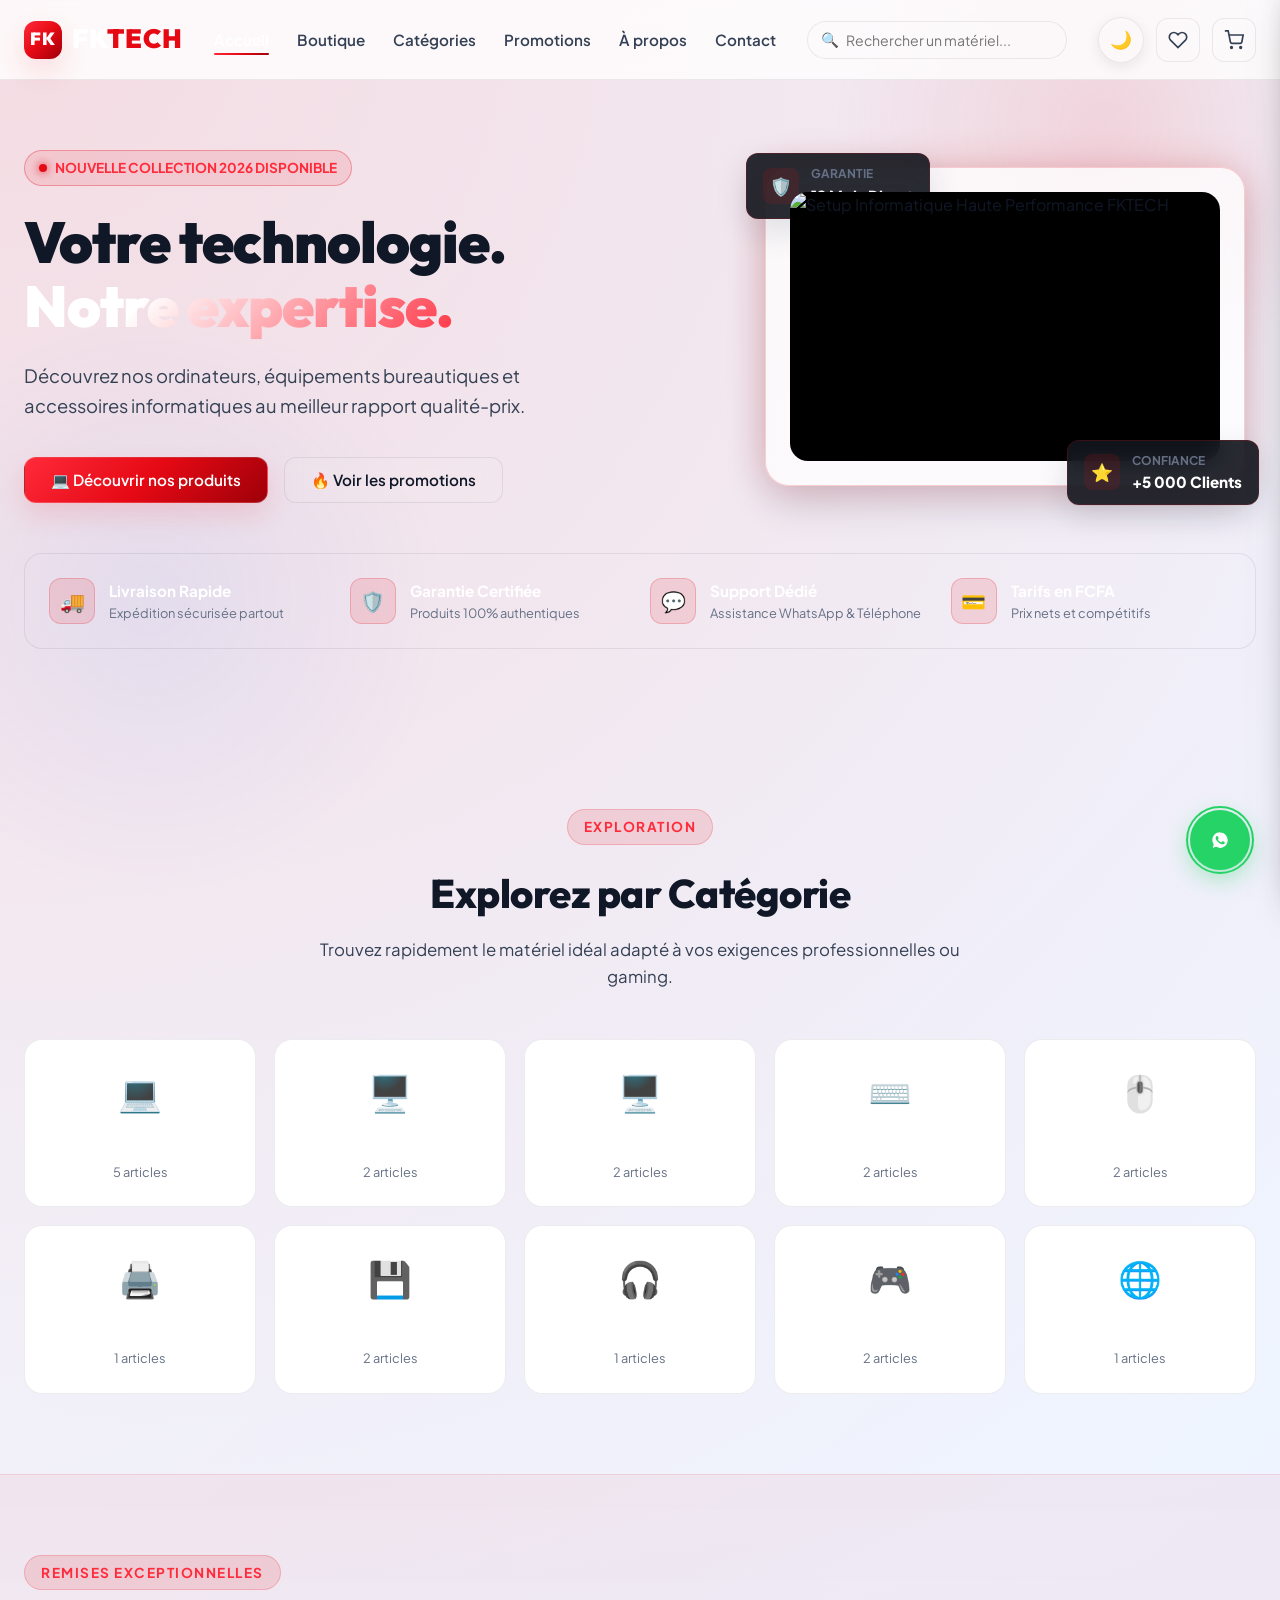
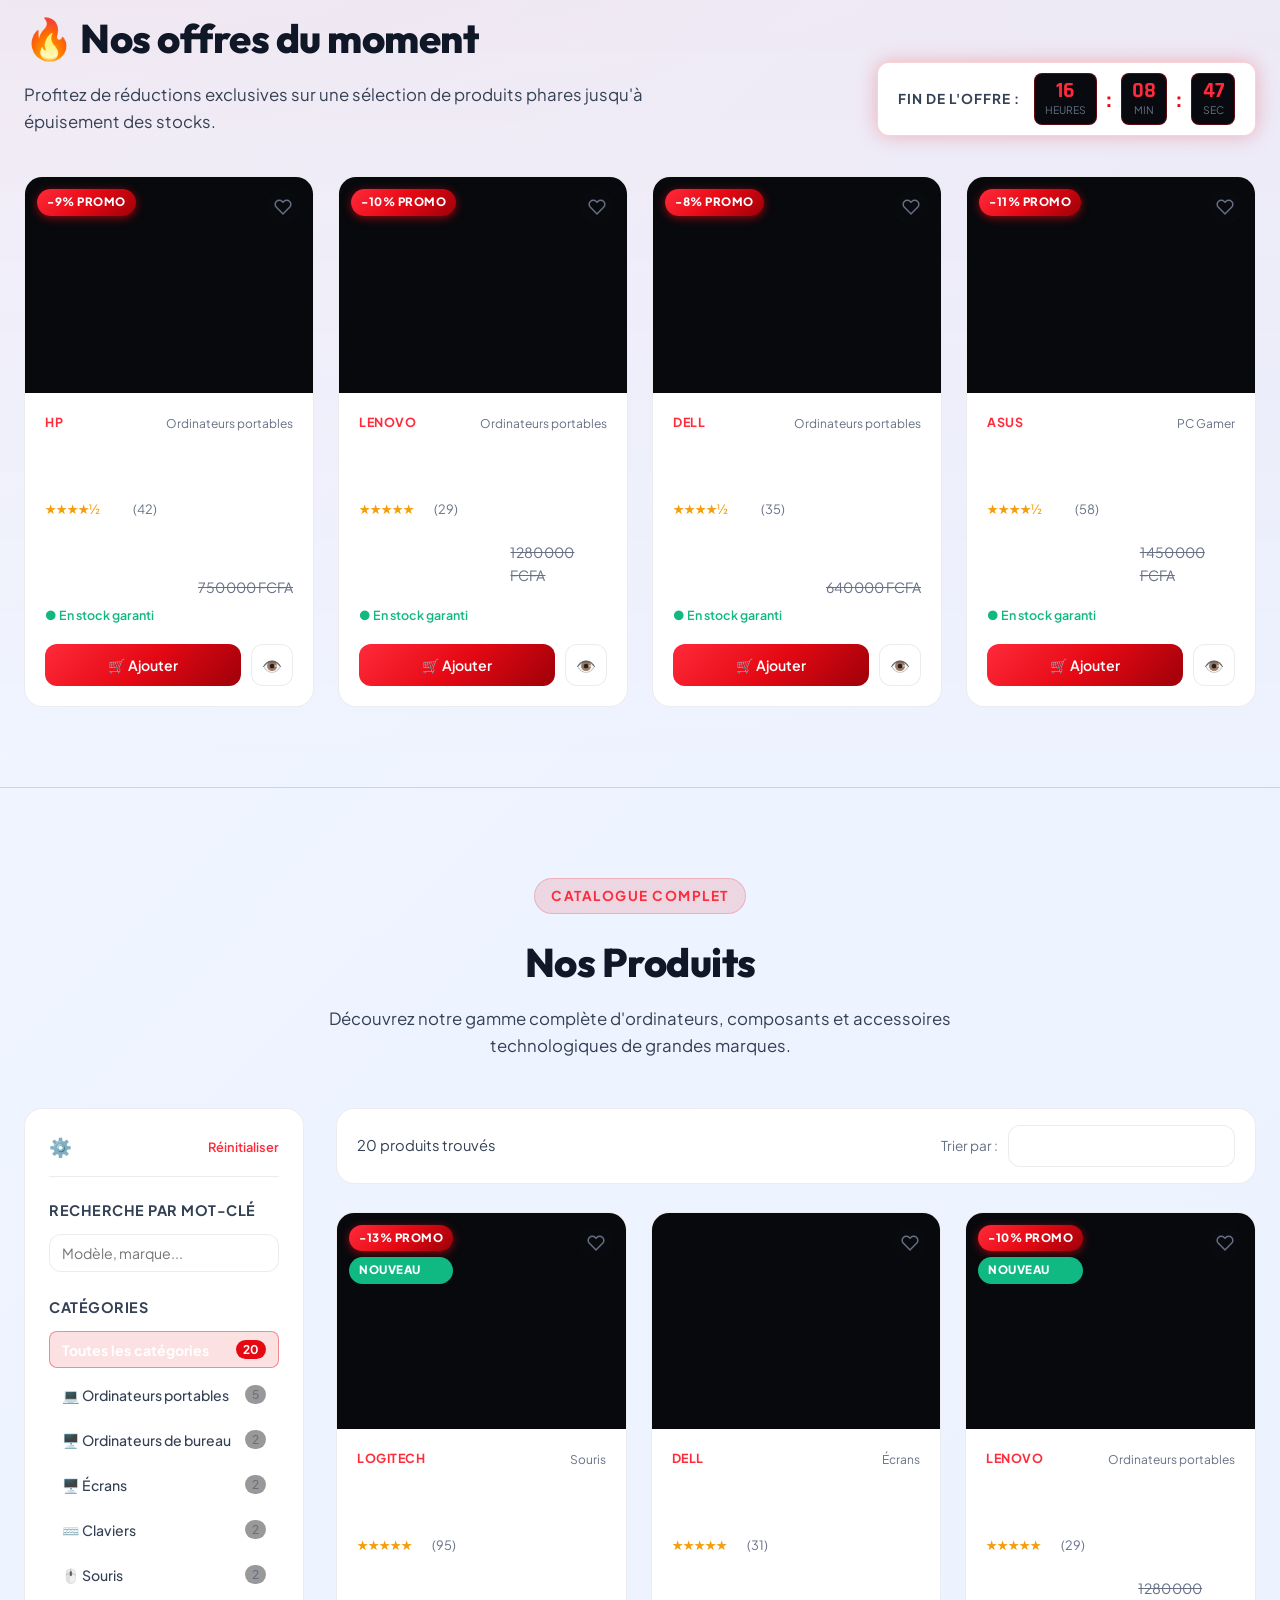
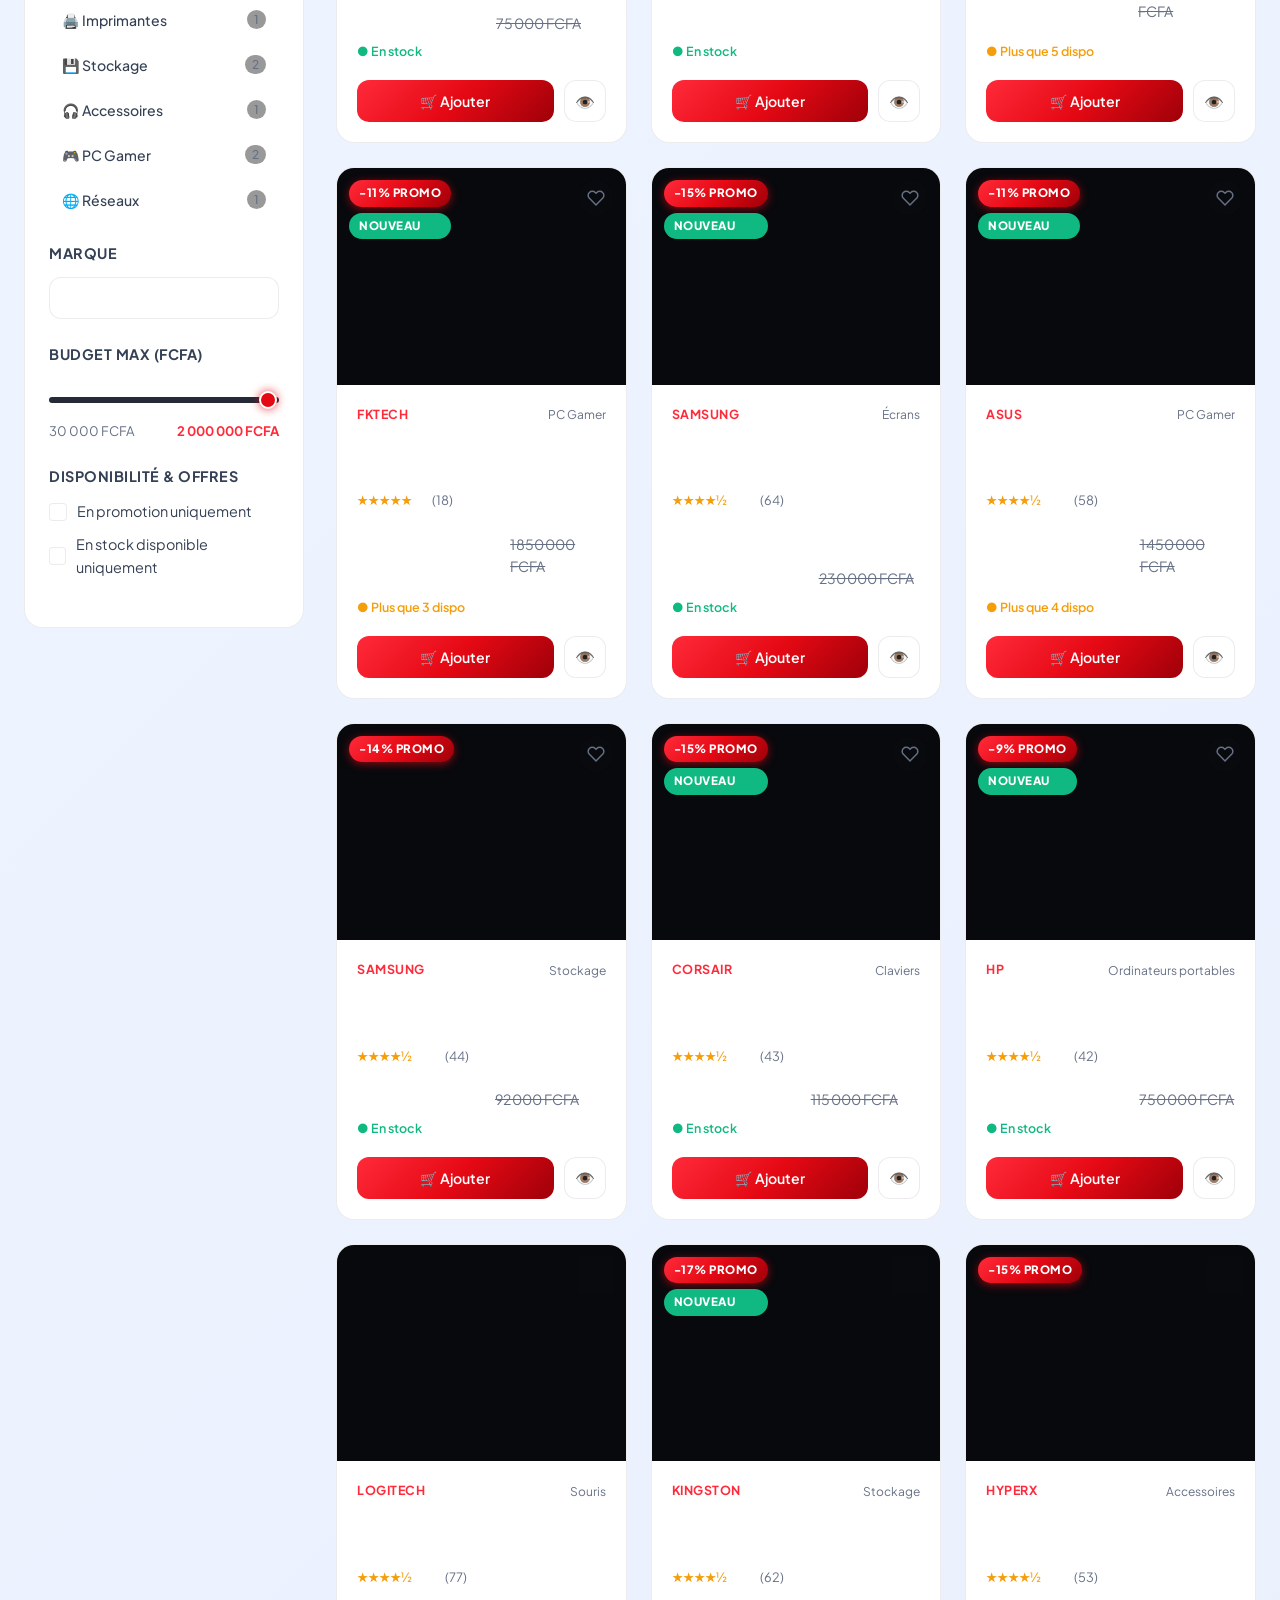
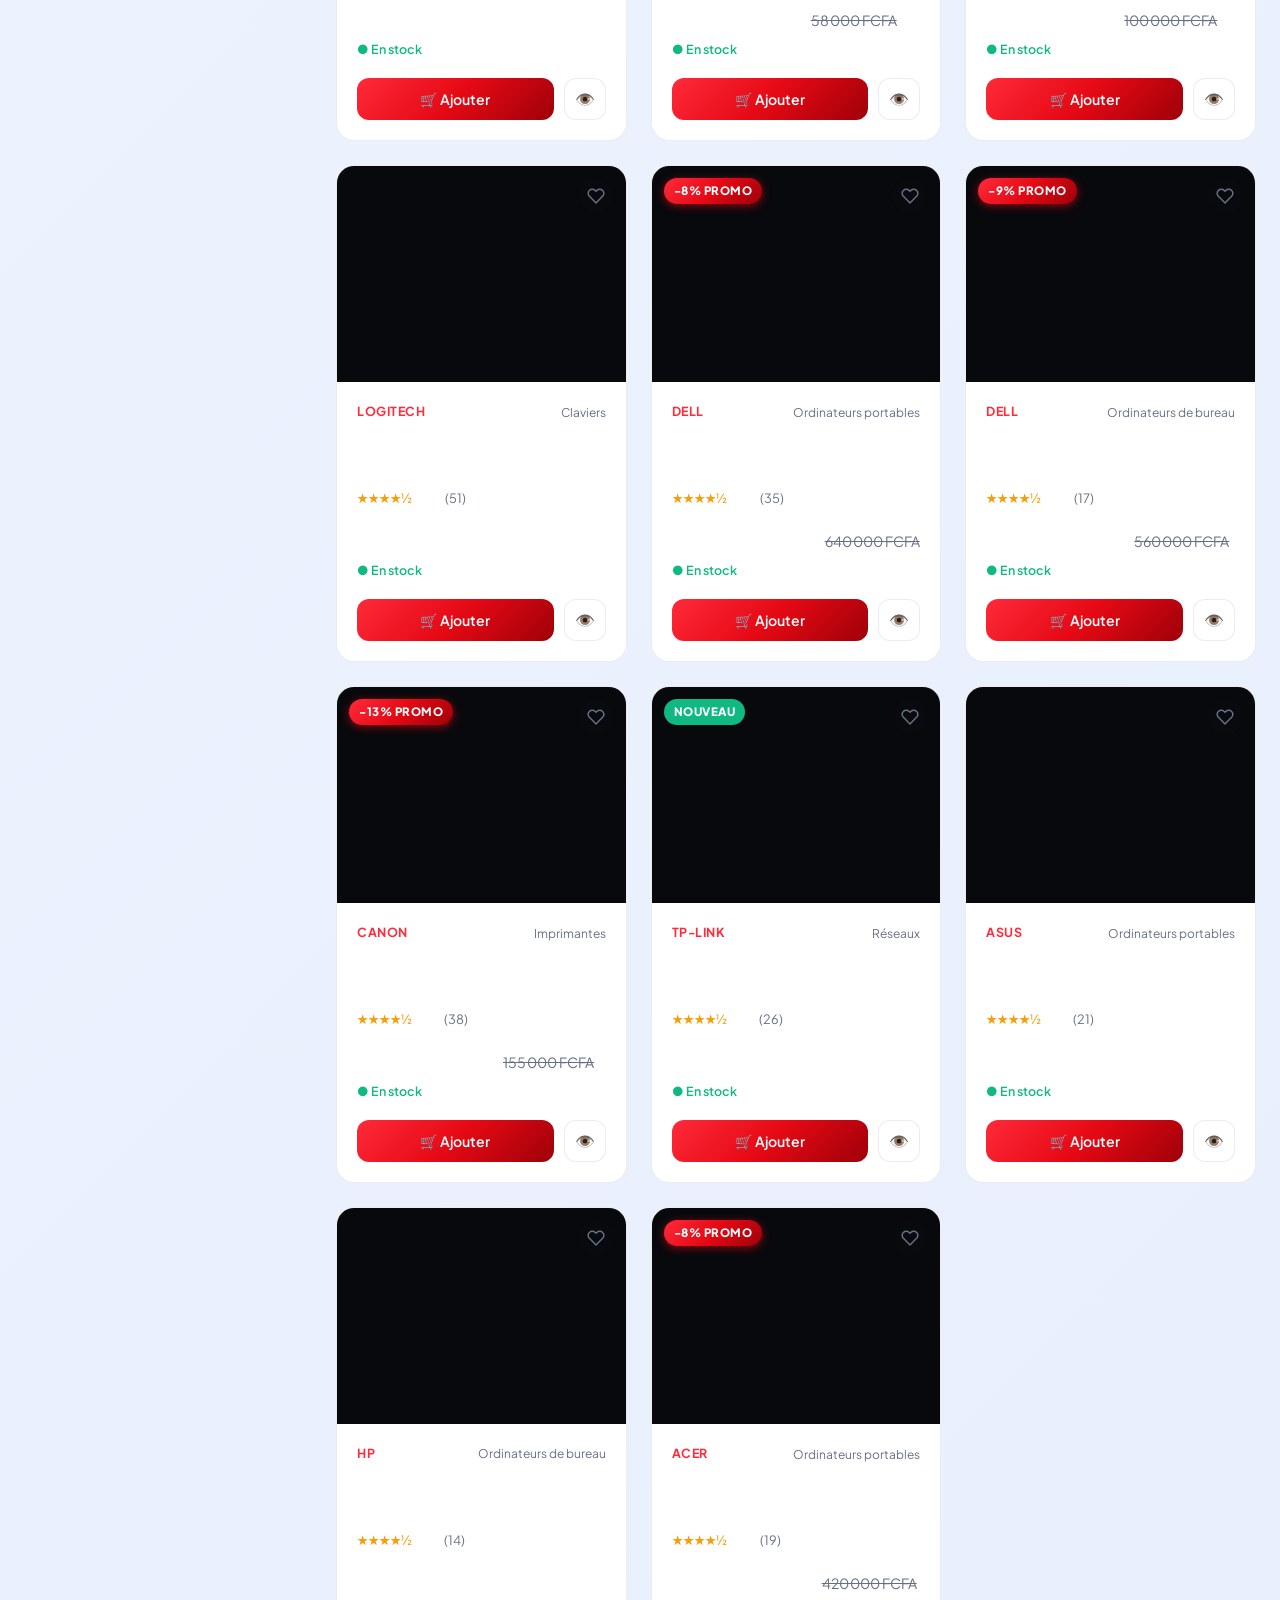
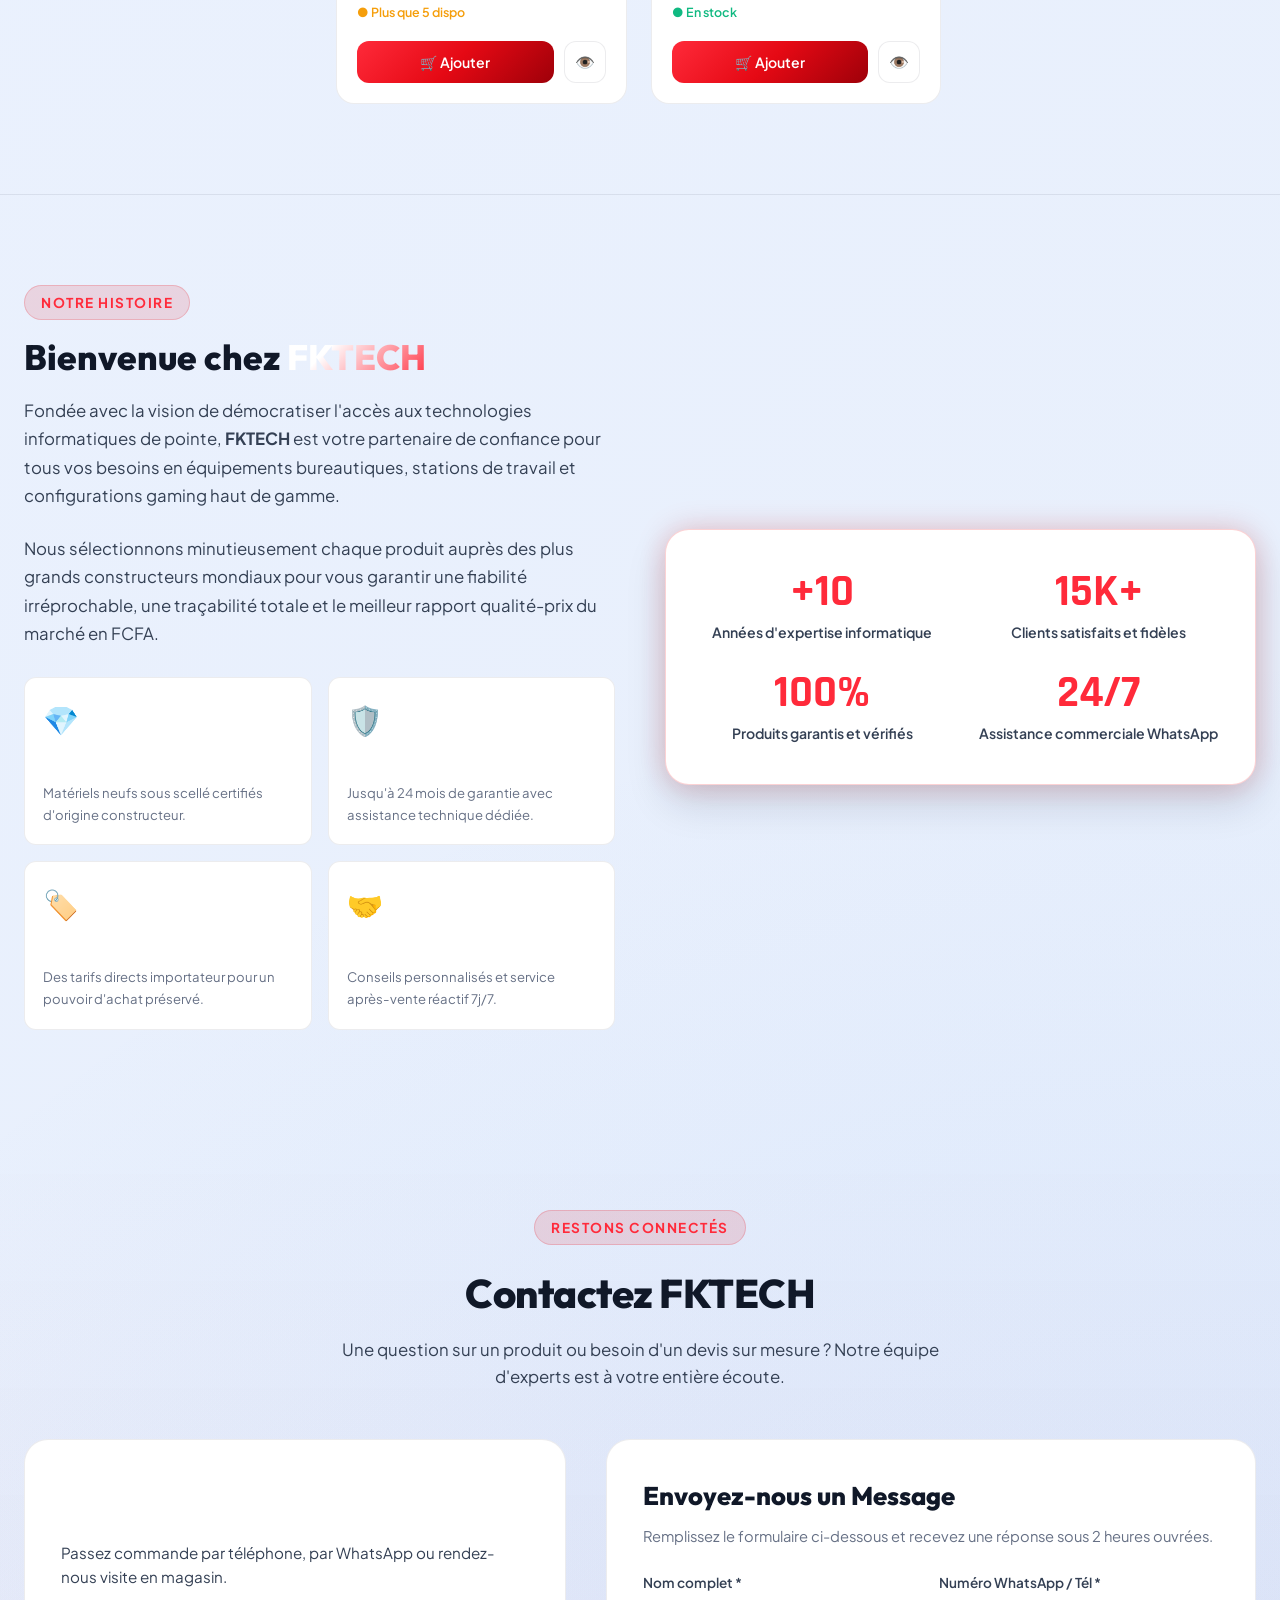
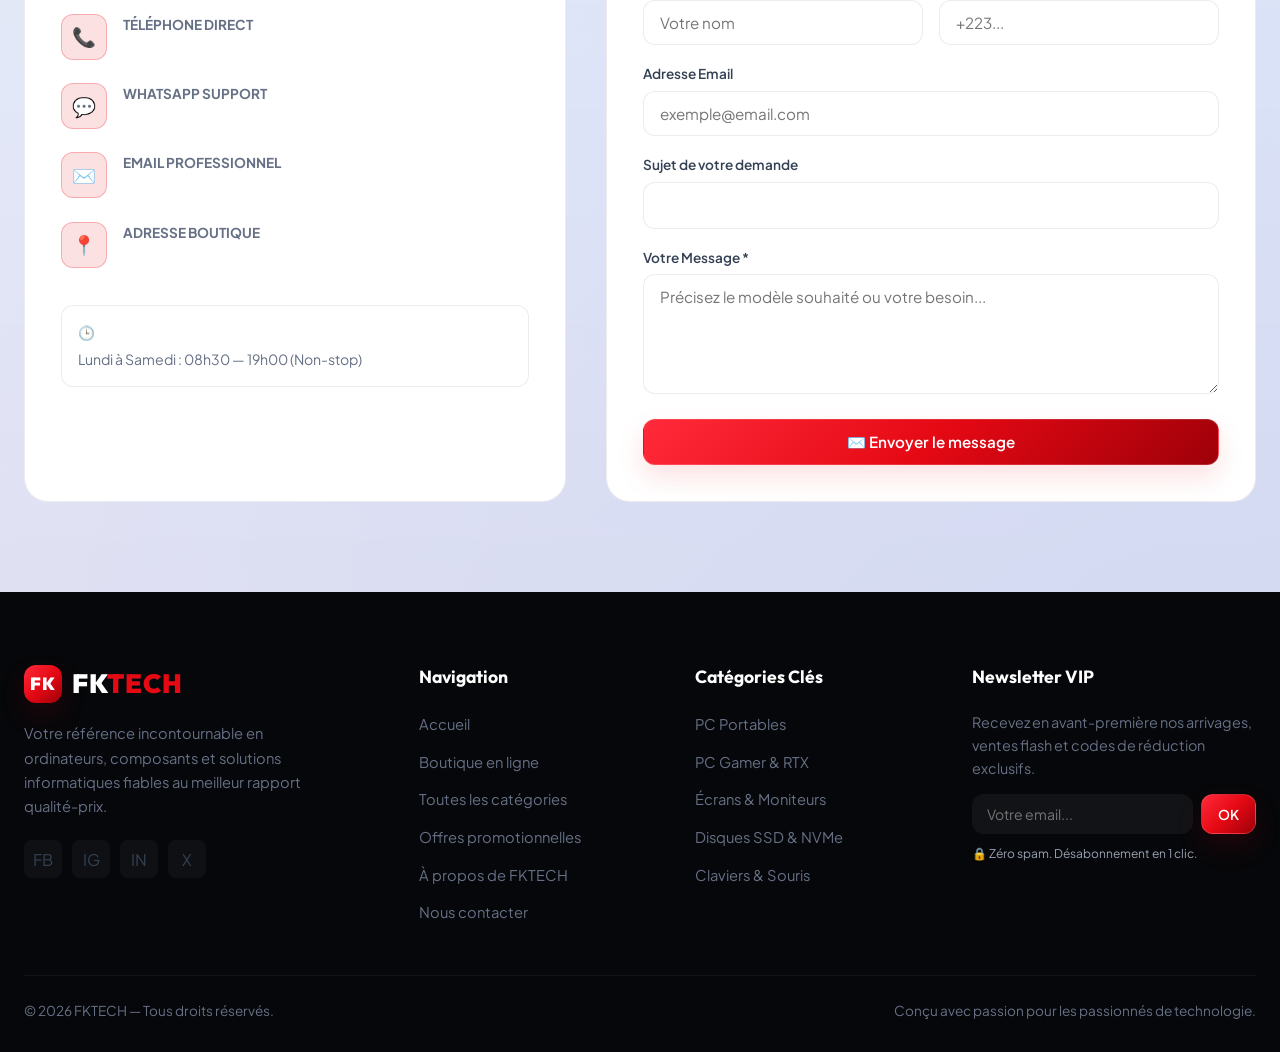
==== commit 064dd53d: "version2" ====
--- a/index.html
+++ b/index.html
@@ -52,6 +52,10 @@
 
       <!-- Actions Rapides (Favoris & Panier) -->
       <div class="header-actions">
+        <button class="theme-toggle" id="theme-toggle" aria-label="Basculer le thème">
+          <span class="theme-toggle-icon">☀️</span>
+        </button>
+
         <!-- Bouton Favoris -->
         <button class="btn-icon" onclick="scrollToSection('shop'); filterByCategory('all');" title="Favoris enregistrés" aria-label="Favoris">
           <svg width="20" height="20" viewBox="0 0 24 24" fill="none" stroke="currentColor" stroke-width="2">
--- a/style.css
+++ b/style.css
@@ -67,6 +67,29 @@
   --header-height: 80px;
 }
 
+body.light-mode {
+  --bg-darkest: #edf3ff;
+  --bg-main: #f4f7ff;
+  --bg-card: #ffffff;
+  --bg-card-hover: #f2f6ff;
+  --bg-surface: #eef4ff;
+  --bg-glass: rgba(255, 255, 255, 0.78);
+  --bg-glass-card: rgba(255, 255, 255, 0.75);
+  --text-primary: #101828;
+  --text-secondary: #344054;
+  --text-muted: #667085;
+  --text-dim: #98a2b3;
+  --border-subtle: rgba(16, 24, 40, 0.08);
+  --border-focus: rgba(229, 9, 20, 0.35);
+  --border-glow: rgba(229, 9, 20, 0.18);
+  --shadow-sm: 0 4px 14px rgba(15, 23, 42, 0.08);
+  --shadow-md: 0 12px 32px rgba(15, 23, 42, 0.12);
+  --shadow-lg: 0 18px 40px rgba(15, 23, 42, 0.14);
+  --shadow-red: 0 12px 28px rgba(229, 9, 20, 0.12);
+  --shadow-glow: 0 0 20px rgba(229, 9, 20, 0.18);
+  color-scheme: light;
+}
+
 /* --------------------------------------------------------------------------
    2. RÉINITIALISATION & BASES
    -------------------------------------------------------------------------- */
@@ -83,13 +106,24 @@
 }
 
 body {
-  background-color: var(--bg-main);
+  background:
+    radial-gradient(circle at top left, rgba(229, 9, 20, 0.22), transparent 24%),
+    radial-gradient(circle at bottom right, rgba(173, 216, 255, 0.22), transparent 26%),
+    linear-gradient(135deg, #0b0d12 0%, #131724 42%, #090b10 100%);
   color: var(--text-primary);
   font-family: var(--font-body);
   line-height: 1.6;
   overflow-x: hidden;
   position: relative;
   -webkit-font-smoothing: antialiased;
+  transition: background 0.35s ease, color 0.35s ease;
+}
+
+body.light-mode {
+  background:
+    radial-gradient(circle at top left, rgba(229, 9, 20, 0.12), transparent 20%),
+    radial-gradient(circle at bottom right, rgba(59, 130, 246, 0.14), transparent 22%),
+    linear-gradient(135deg, #f6f9ff 0%, #edf3ff 32%, #e6eefb 100%);
 }
 
 /* Arrière-plan Tech avec Halo lumineux rouge subtil */
@@ -100,9 +134,13 @@
   right: -100px;
   width: 550px;
   height: 550px;
-  background: radial-gradient(circle, rgba(229, 9, 20, 0.12) 0%, rgba(229, 9, 20, 0) 70%);
+  background: radial-gradient(circle, rgba(229, 9, 20, 0.18) 0%, rgba(229, 9, 20, 0) 70%);
   pointer-events: none;
   z-index: 0;
+}
+
+body.light-mode::before {
+  background: radial-gradient(circle, rgba(229, 9, 20, 0.1) 0%, rgba(229, 9, 20, 0) 70%);
 }
 
 body::after {
@@ -112,9 +150,13 @@
   left: -150px;
   width: 600px;
   height: 600px;
-  background: radial-gradient(circle, rgba(229, 9, 20, 0.08) 0%, rgba(229, 9, 20, 0) 70%);
+  background: radial-gradient(circle, rgba(59, 130, 246, 0.12) 0%, rgba(59, 130, 246, 0) 70%);
   pointer-events: none;
   z-index: 0;
+}
+
+body.light-mode::after {
+  background: radial-gradient(circle, rgba(59, 130, 246, 0.08) 0%, rgba(59, 130, 246, 0) 70%);
 }
 
 /* Scrollbar Personnalisée */
@@ -440,6 +482,31 @@
   gap: 12px;
 }
 
+.theme-toggle {
+  width: 46px;
+  height: 46px;
+  display: inline-flex;
+  align-items: center;
+  justify-content: center;
+  border-radius: 50%;
+  background: rgba(255, 255, 255, 0.06);
+  border: 1px solid var(--border-subtle);
+  color: var(--text-primary);
+  transition: all var(--transition-fast);
+  box-shadow: var(--shadow-sm);
+}
+
+.theme-toggle:hover {
+  background: var(--red-subtle);
+  border-color: var(--red-primary);
+  transform: translateY(-1px) scale(1.02);
+}
+
+.theme-toggle-icon {
+  font-size: 1.1rem;
+  line-height: 1;
+}
+
 /* Bouton Burger Mobile */
 .hamburger-btn {
   display: none;
@@ -1183,6 +1250,7 @@
   display: flex;
   align-items: center;
   justify-content: center;
+  cursor: pointer;
 }
 
 .product-image-box img {
@@ -1190,9 +1258,11 @@
   height: 100%;
   object-fit: cover;
   transition: transform 0.5s ease;
-}
-
-.product-card:hover .product-image-box img {
+  cursor: pointer;
+}
+
+.product-card:hover .product-image-box img,
+.product-image-box:hover img {
   transform: scale(1.08);
 }
 
@@ -1205,6 +1275,7 @@
   flex-direction: column;
   gap: 6px;
   z-index: 2;
+  pointer-events: none;
 }
 
 .badge {
@@ -1308,6 +1379,12 @@
   -webkit-box-orient: vertical;
   overflow: hidden;
   height: 2.7em;
+  cursor: pointer;
+  transition: color var(--transition-fast);
+}
+
+.product-title:hover {
+  color: var(--red-hover);
 }
 
 .product-rating {
